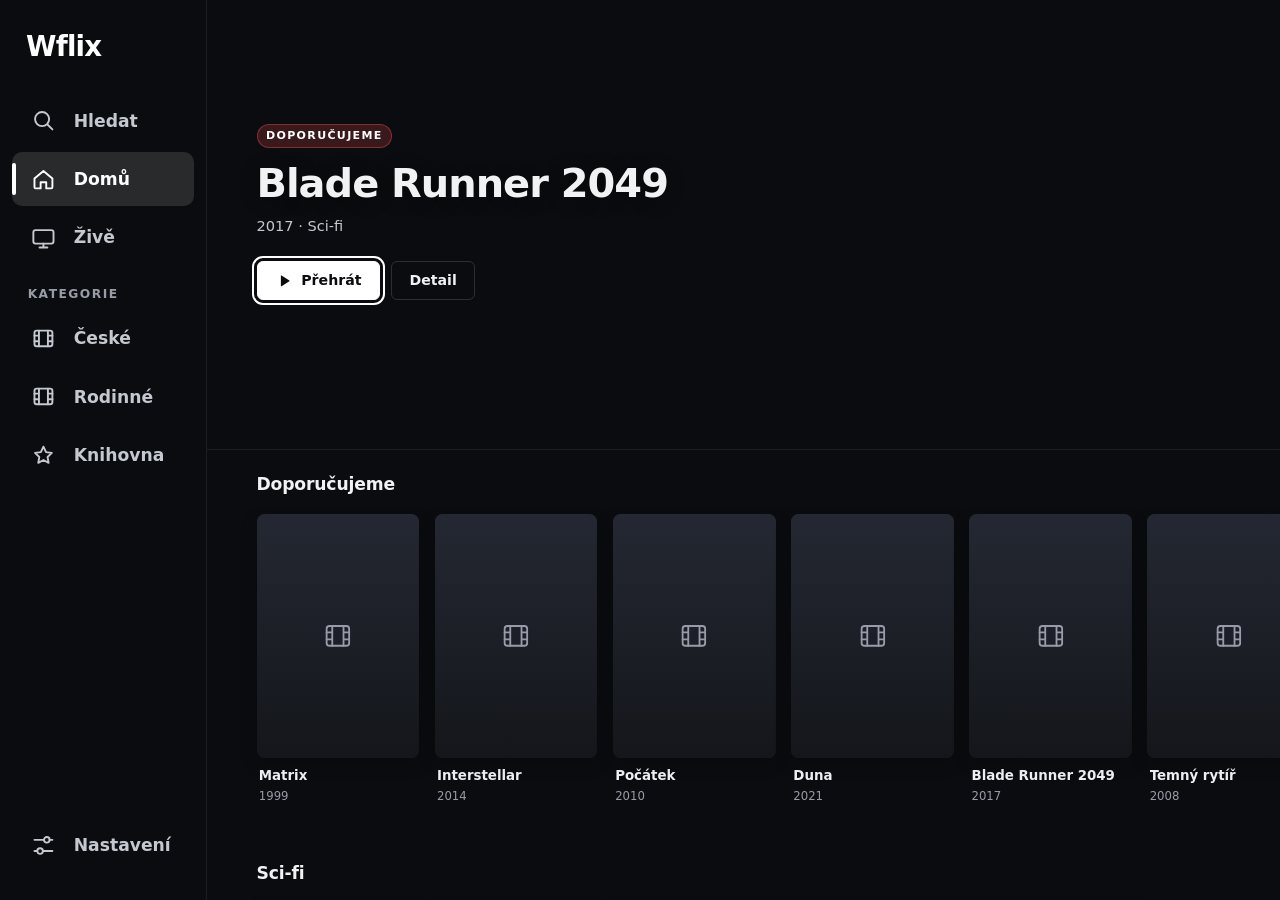
==== ipk/app/index.html @ d95a3ae1 "Přidání úvodní načítací obrazovky z webu do APK a IPK - do klientských aplikací přidána úvodní animo" ====
<!DOCTYPE html>
<html lang="cs">
<head>
<meta charset="utf-8">
<title>Wflix</title>
<meta name="viewport" content="width=device-width, initial-scale=1, viewport-fit=cover">
<meta name="theme-color" content="#0b0c0f">
<meta name="color-scheme" content="dark">
<link rel="stylesheet" href="styles.css">
<link rel="stylesheet" href="intro.css">
</head>
<body>
    <!-- Wflix intro: červené W ze čtyř štětců, zoom a lampy -->
    <div class="intro" id="intro" aria-hidden="true">
        <div class="nf" data-letter="W">
            <div class="helper-1">
                <div class="effect-brush">
                    <span class="fur-31"></span>
                    <span class="fur-30"></span>
                    <span class="fur-29"></span>
                    <span class="fur-28"></span>
                    <span class="fur-27"></span>
                    <span class="fur-26"></span>
                    <span class="fur-25"></span>
                    <span class="fur-24"></span>
                    <span class="fur-23"></span>
                    <span class="fur-22"></span>
                    <span class="fur-21"></span>
                    <span class="fur-20"></span>
                    <span class="fur-19"></span>
                    <span class="fur-18"></span>
                    <span class="fur-17"></span>
                    <span class="fur-16"></span>
                    <span class="fur-15"></span>
                    <span class="fur-14"></span>
                    <span class="fur-13"></span>
                    <span class="fur-12"></span>
                    <span class="fur-11"></span>
                    <span class="fur-10"></span>
                    <span class="fur-9"></span>
                    <span class="fur-8"></span>
                    <span class="fur-7"></span>
                    <span class="fur-6"></span>
                    <span class="fur-5"></span>
                    <span class="fur-4"></span>
                    <span class="fur-3"></span>
                    <span class="fur-2"></span>
                    <span class="fur-1"></span>
                </div>
                <div class="effect-lumieres">
                    <span class="lamp-1"></span>
                    <span class="lamp-2"></span>
                    <span class="lamp-3"></span>
                    <span class="lamp-4"></span>
                    <span class="lamp-5"></span>
                    <span class="lamp-6"></span>
                    <span class="lamp-7"></span>
                    <span class="lamp-8"></span>
                    <span class="lamp-9"></span>
                    <span class="lamp-10"></span>
                    <span class="lamp-11"></span>
                    <span class="lamp-12"></span>
                    <span class="lamp-13"></span>
                    <span class="lamp-14"></span>
                    <span class="lamp-15"></span>
                    <span class="lamp-16"></span>
                    <span class="lamp-17"></span>
                    <span class="lamp-18"></span>
                    <span class="lamp-19"></span>
                    <span class="lamp-20"></span>
                    <span class="lamp-21"></span>
                    <span class="lamp-22"></span>
                    <span class="lamp-23"></span>
                    <span class="lamp-24"></span>
                    <span class="lamp-25"></span>
                    <span class="lamp-26"></span>
                    <span class="lamp-27"></span>
                    <span class="lamp-28"></span>
                </div>
            </div>
            <div class="helper-2">
                <div class="effect-brush">
                    <span class="fur-31"></span>
                    <span class="fur-30"></span>
                    <span class="fur-29"></span>
                    <span class="fur-28"></span>
                    <span class="fur-27"></span>
                    <span class="fur-26"></span>
                    <span class="fur-25"></span>
                    <span class="fur-24"></span>
                    <span class="fur-23"></span>
                    <span class="fur-22"></span>
                    <span class="fur-21"></span>
                    <span class="fur-20"></span>
                    <span class="fur-19"></span>
                    <span class="fur-18"></span>
                    <span class="fur-17"></span>
                    <span class="fur-16"></span>
                    <span class="fur-15"></span>
                    <span class="fur-14"></span>
                    <span class="fur-13"></span>
                    <span class="fur-12"></span>
                    <span class="fur-11"></span>
                    <span class="fur-10"></span>
                    <span class="fur-9"></span>
                    <span class="fur-8"></span>
                    <span class="fur-7"></span>
                    <span class="fur-6"></span>
                    <span class="fur-5"></span>
                    <span class="fur-4"></span>
                    <span class="fur-3"></span>
                    <span class="fur-2"></span>
                    <span class="fur-1"></span>
                </div>
            </div>
            <div class="helper-3">
                <div class="effect-brush">
                    <span class="fur-31"></span>
                    <span class="fur-30"></span>
                    <span class="fur-29"></span>
                    <span class="fur-28"></span>
                    <span class="fur-27"></span>
                    <span class="fur-26"></span>
                    <span class="fur-25"></span>
                    <span class="fur-24"></span>
                    <span class="fur-23"></span>
                    <span class="fur-22"></span>
                    <span class="fur-21"></span>
                    <span class="fur-20"></span>
                    <span class="fur-19"></span>
                    <span class="fur-18"></span>
                    <span class="fur-17"></span>
                    <span class="fur-16"></span>
                    <span class="fur-15"></span>
                    <span class="fur-14"></span>
                    <span class="fur-13"></span>
                    <span class="fur-12"></span>
                    <span class="fur-11"></span>
                    <span class="fur-10"></span>
                    <span class="fur-9"></span>
                    <span class="fur-8"></span>
                    <span class="fur-7"></span>
                    <span class="fur-6"></span>
                    <span class="fur-5"></span>
                    <span class="fur-4"></span>
                    <span class="fur-3"></span>
                    <span class="fur-2"></span>
                    <span class="fur-1"></span>
                </div>
            </div>
            <div class="helper-4">
                <div class="effect-brush">
                    <span class="fur-31"></span>
                    <span class="fur-30"></span>
                    <span class="fur-29"></span>
                    <span class="fur-28"></span>
                    <span class="fur-27"></span>
                    <span class="fur-26"></span>
                    <span class="fur-25"></span>
                    <span class="fur-24"></span>
                    <span class="fur-23"></span>
                    <span class="fur-22"></span>
                    <span class="fur-21"></span>
                    <span class="fur-20"></span>
                    <span class="fur-19"></span>
                    <span class="fur-18"></span>
                    <span class="fur-17"></span>
                    <span class="fur-16"></span>
                    <span class="fur-15"></span>
                    <span class="fur-14"></span>
                    <span class="fur-13"></span>
                    <span class="fur-12"></span>
                    <span class="fur-11"></span>
                    <span class="fur-10"></span>
                    <span class="fur-9"></span>
                    <span class="fur-8"></span>
                    <span class="fur-7"></span>
                    <span class="fur-6"></span>
                    <span class="fur-5"></span>
                    <span class="fur-4"></span>
                    <span class="fur-3"></span>
                    <span class="fur-2"></span>
                    <span class="fur-1"></span>
                </div>
            </div>
        </div>
    </div>
<div id="app">
<svg class="sprite" width="0" height="0" aria-hidden="true" focusable="false">
  <symbol id="i-home" viewBox="0 0 24 24"><path d="M4 11.2 12 4.5l8 6.7V19a1 1 0 0 1-1 1h-4.5v-5.5h-5V20H5a1 1 0 0 1-1-1z"/></symbol>
  <symbol id="i-search" viewBox="0 0 24 24"><circle cx="10.8" cy="10.8" r="6.3"/><path d="m15.6 15.6 4.4 4.4"/></symbol>
  <symbol id="i-live" viewBox="0 0 24 24"><rect x="3" y="5.5" width="18" height="12" rx="2"/><path d="M8.5 21h7M12 17.5V21"/></symbol>
  <symbol id="i-settings" viewBox="0 0 24 24"><path d="M4 7h8.5M17.5 7H20M4 17h2.5M11.5 17H20"/><circle cx="15" cy="7" r="2.5"/><circle cx="9" cy="17" r="2.5"/></symbol>
  <symbol id="i-play" viewBox="0 0 24 24"><path d="M8 5.2v13.6a.6.6 0 0 0 .9.5l10.6-6.8a.6.6 0 0 0 0-1L8.9 4.7a.6.6 0 0 0-.9.5z"/></symbol>
  <symbol id="i-star" viewBox="0 0 24 24"><path d="m12 4.2 2.3 4.8 5.2.7-3.8 3.7.9 5.2L12 16.1l-4.6 2.5.9-5.2L4.5 9.7l5.2-.7z"/></symbol>
  <symbol id="i-download" viewBox="0 0 24 24"><path d="M12 4.5v10.2m0 0-4-4m4 4 4-4M5 19.5h14"/></symbol>
  <symbol id="i-back" viewBox="0 0 24 24"><path d="m14.5 6-6 6 6 6"/></symbol>
  <symbol id="i-film" viewBox="0 0 24 24"><rect x="4" y="5" width="16" height="14" rx="2"/><path d="M8 5v14M16 5v14M4 9.5h4M4 14.5h4M16 9.5h4M16 14.5h4"/></symbol>
</svg>


  <!-- ===================== Aplikace ===================== -->
  <div id="shell" class="shell" hidden>
    <nav id="rail" class="rail" aria-label="Hlavní navigace">
      <div class="rail-logo">Wflix</div>
      <button class="navbtn f" data-nav="search" type="button"><span class="ico"><svg class="i" aria-hidden="true"><use href="#i-search" xlink:href="#i-search"/></svg></span><span class="lbl">Hledat</span></button>
      <button class="navbtn f" data-nav="home" type="button"><span class="ico"><svg class="i" aria-hidden="true"><use href="#i-home" xlink:href="#i-home"/></svg></span><span class="lbl">Domů</span></button>
      <button class="navbtn f" data-nav="live" type="button"><span class="ico"><svg class="i" aria-hidden="true"><use href="#i-live" xlink:href="#i-live"/></svg></span><span class="lbl">Živě</span></button>
      <div class="rail-group">Kategorie</div>
      <button class="navbtn f cat" data-cat="České" type="button"><span class="ico"><svg class="i" aria-hidden="true"><use href="#i-film" xlink:href="#i-film"/></svg></span><span class="lbl">České</span></button>
      <button class="navbtn f cat" data-cat="Rodinné" type="button"><span class="ico"><svg class="i" aria-hidden="true"><use href="#i-film" xlink:href="#i-film"/></svg></span><span class="lbl">Rodinné</span></button>
      <button class="navbtn f" data-nav="library" type="button"><span class="ico"><svg class="i" aria-hidden="true"><use href="#i-star" xlink:href="#i-star"/></svg></span><span class="lbl">Knihovna</span></button>
      <div class="rail-spacer"></div>
      <button class="navbtn f" data-nav="settings" type="button"><span class="ico"><svg class="i" aria-hidden="true"><use href="#i-settings" xlink:href="#i-settings"/></svg></span><span class="lbl">Nastavení</span></button>
    </nav>

    <main id="main" class="main">
      <section id="view-home" class="view active">
        <div id="hero" class="hero"></div>
        <div id="rows" class="rows"></div>
      </section>

      <section id="view-library" class="view">
        <div class="page-head"><h1 class="page-title">Knihovna</h1></div>
        <div id="libRows" class="rows"></div>
      </section>

      <section id="view-search" class="view">
        <div class="page-head search-head">
          <h1 class="page-title">Hledat</h1>
          <div class="searchbar">
            <span class="s-ico" aria-hidden="true"><svg class="i" aria-hidden="true"><use href="#i-search" xlink:href="#i-search"/></svg></span>
            <input id="searchInput" class="search-input f" type="text" autocomplete="off"
                   spellcheck="false" placeholder="Název filmu nebo seriálu" enterkeyhint="search" aria-label="Hledat film nebo seriál">
            <button id="searchGo" class="f btn" type="button">Hledat</button>
          </div>
        </div>
        <div class="search-layout">
          <div class="search-side">
            <div id="searchField" class="search-field empty">
              <span class="s-ico" aria-hidden="true"><svg class="i" aria-hidden="true"><use href="#i-search" xlink:href="#i-search"/></svg></span>
              <input id="searchText" class="search-text" type="text" readonly autocomplete="off" spellcheck="false" aria-label="Hledaný text" placeholder="Hledat filmy a seriály">
            </div>
            <div id="skeys" class="skeys"></div>
          </div>
          <div class="search-main">
            <div id="searchHint" class="search-hint"></div>
            <div id="searchGrid" class="grid"></div>
            <div id="searchState" class="state"></div>
          </div>
        </div>
      </section>

      <section id="view-live" class="view">
        <div class="page-head">
          <h1 class="page-title">Živé vysílání</h1>
          <div id="liveChips" class="chips"></div>
        </div>
        <div id="liveGrid" class="channels"></div>
        <div id="liveState" class="state"></div>
      </section>

      <section id="view-settings" class="view">
        <div class="page-head"><h1 class="page-title">Nastavení</h1></div>
        <div id="settingsList" class="settings"></div>
        <p class="muted small pad">Wflix <span id="verLine"></span> · Obsah se nehostuje, klient jen zprostředkovává prehraj.to.</p>
      </section>
    </main>
  </div>

  <!-- ===================== Detail ===================== -->
  <div id="detail" class="overlay detail" hidden>
    <div class="detail-bg" id="detailBg"></div>
    <div class="detail-body">
      <img id="detailPoster" class="detail-poster" alt="">
      <div class="detail-info">
        <h1 id="detailTitle"></h1>
        <div id="detailMeta" class="meta"></div>
        <p id="detailNote" class="muted detail-note"></p>
        <div class="detail-actions">
          <button id="detailPlay" class="f btn primary" type="button"><svg class="i fill" aria-hidden="true"><use href="#i-play" xlink:href="#i-play"/></svg><span>Přehrát</span></button>
          <button id="detailFav" class="f btn ghost" type="button"><svg class="i" aria-hidden="true"><use href="#i-star" xlink:href="#i-star"/></svg><span>Do oblíbených</span></button>
          <button id="detailDl" class="f btn ghost" type="button" hidden><svg class="i" aria-hidden="true"><use href="#i-download" xlink:href="#i-download"/></svg><span>Stáhnout</span></button>
          <button id="detailClose" class="f btn ghost" type="button">Zavřít</button>
        </div>
      </div>
    </div>
  </div>

  <!-- ===================== Seriál ===================== -->
  <div id="series" class="overlay series" hidden>
    <div class="series-bg" id="seriesBg"></div>
    <div class="series-panel">
      <div class="series-head">
        <img id="seriesPoster" class="series-poster" alt="">
        <div class="series-info">
          <h1 id="seriesTitle"></h1>
          <div id="seriesMeta" class="meta"></div>
          <div class="detail-actions">
            <button id="seriesFav" class="f btn ghost" type="button"><svg class="i" aria-hidden="true"><use href="#i-star" xlink:href="#i-star"/></svg><span>Do oblíbených</span></button>
            <button id="seriesClose" class="f btn ghost" type="button">Zpět na výsledky</button>
          </div>
        </div>
      </div>
      <div id="seriesBody" class="series-body"></div>
      <div id="seriesNote" class="series-note" hidden></div>
    </div>
  </div>

  <!-- ===================== Přehrávač ===================== -->
  <div id="player" class="overlay player" hidden>
    <video id="video" playsinline webkit-playsinline preload="metadata"></video>
    <div id="pTop" class="p-top">
      <button id="pBack" class="f p-btn" type="button"><svg class="i" aria-hidden="true"><use href="#i-back" xlink:href="#i-back"/></svg><span>Zpět</span></button>
      <div class="p-title" id="pTitle"></div>
      <div class="p-live-badge" id="pLive" hidden>Živě</div>
    </div>
    <div id="pBottom" class="p-bottom">
      <div id="pBar" class="p-bar f" data-no-drag="1" role="slider" tabindex="0" aria-label="Pozice přehrávání">
        <div class="p-track"><div class="p-buf" id="pBuf"></div><div class="p-prog" id="pProg"></div></div>
        <div class="p-knob" id="pKnob"></div>
      </div>
      <div class="p-row">
        <button id="pPlay" class="f p-btn" type="button">Přehrát</button>
        <div class="p-time" id="pTime">0:00 / 0:00</div>
        <div class="p-spacer"></div>
        <button id="pCast" class="f p-btn" type="button" style="display:none">Přehrát na TV</button>
        <button id="pSub" class="f p-btn" type="button">Titulky</button>
        <button id="pRelay" class="f p-btn" type="button">Přes server</button>
      </div>
    </div>
      <div id="pNext" class="p-next" hidden>
        <div class="p-next-head">Další video</div>
        <button id="pNextPlay" class="f p-next-media" type="button" aria-label="Přehrát další video">
          <img id="pNextImg" class="p-next-img" alt="" hidden>
          <span class="p-next-ph" aria-hidden="true"><svg class="i fill" aria-hidden="true"><use href="#i-play" xlink:href="#i-play"/></svg></span>
        </button>
        <div id="pNextTitle" class="p-next-title"></div>
        <div class="p-next-bar">
          <div id="pNextCount" class="p-next-count">Další video začne za 30 s</div>
          <div class="p-next-actions">
            <button id="pNextBack" class="f btn ghost" type="button">Zpět</button>
            <button id="pNextCancel" class="f btn ghost" type="button">Zrušit</button>
          </div>
        </div>
      </div>
    <div id="pState" class="p-state" hidden></div>
  </div>

  <!-- ===================== Obrazovková klávesnice ===================== -->
  <div id="kbd" class="overlay kbd" hidden>
    <div class="kbd-panel">
      <div class="kbd-title" id="kbdTitle">Zadej text</div>
      <div class="kbd-value" id="kbdValue"></div>
      <div class="kbd-keys" id="kbdKeys"></div>
    </div>
  </div>

  <div id="health" class="overlay health" hidden role="dialog" aria-modal="true" aria-labelledby="healthTitle">
    <div class="health-box">
      <h2 id="healthTitle">Stav služby</h2>
      <div id="healthContent" class="health-content" aria-live="polite">Načítám stav…</div>
      <div class="health-actions">
        <button class="f btn ghost" type="button" id="healthClose">← Zpět</button>
      </div>
    </div>
  </div>

  <div id="toast" class="toast" hidden role="status" aria-live="polite"></div>
  <div id="loading" class="loading" hidden role="status" aria-live="polite"><span class="spinner"></span><span id="loadingText">Načítám…</span></div>
</div>
<script src="hls.min.js"></script>
<script src="app.js"></script>
</body>
</html>
---- ipk/app/styles.css ----
/* ==========================================================================
   Wflix klient – Android TV / webOS / mobil
   Jeden neutrální tmavý povrch, jeden akcent (červená) a bílý fokus.
   Vše v rem; základ se škáluje podle výšky displeje (TV 1080p = větší UI).
   ========================================================================== */

:root{
  --bg:#0b0c0f;
  --surface:#14161b;
  --surface-2:#1b1e25;
  --surface-3:#242832;
  --line:rgba(255,255,255,.07);
  --line-strong:rgba(255,255,255,.14);
  --text:#f1f2f4;
  --text-2:#c4c8d0;
  --muted:#979ca8;
  --accent:#e5484d;
  --ok:#5fcf8a;
  --err:#ff8b8f;
  --radius:6px;
  --gutter:3.2rem;
  --rail:11rem;
  color-scheme:dark;
}

*{box-sizing:border-box}
html{font-size:clamp(13px,1.75vh,23px);-webkit-text-size-adjust:100%}
html,body{height:100%}
#app{height:100%}
body{
  margin:0;background:var(--bg);color:var(--text);
  font-family:system-ui,-apple-system,"Segoe UI","LG Smart UI",Roboto,"Helvetica Neue",Arial,sans-serif;
  line-height:1.4;-webkit-font-smoothing:antialiased;overflow:hidden;
  overscroll-behavior:none;-webkit-tap-highlight-color:transparent;
}
button{font:inherit;color:inherit;background:none;border:0;padding:0;cursor:pointer;-webkit-user-select:none;user-select:none}
input{font:inherit}
code{background:var(--surface-2);border-radius:4px;padding:.05em .35em;font-size:.92em}
img{display:block}
h1,h2{font-weight:600}
[hidden]{display:none !important}
.sprite{position:absolute;width:0;height:0;overflow:hidden}
.muted{color:var(--muted)}
.small{font-size:.8rem}
.pad{padding:1.4rem .2rem 2rem}

/* ---------- ikony ---------- */
.i{width:1.25em;height:1.25em;flex:none;fill:none;stroke:currentColor;stroke-width:1.7;stroke-linecap:round;stroke-linejoin:round}
.i.fill{fill:currentColor;stroke:none}

/* ---------- fokus (dálkové ovládání / klávesnice) ---------- */
.f{outline:none;position:relative}
.f:focus{outline:2px solid #fff;outline-offset:3px;z-index:5}
body.touch .f:focus:not(.search-input):not(.p-bar){outline:none}

/* ---------- tlačítka ---------- */
.btn{
  display:inline-flex;align-items:center;justify-content:center;gap:.55rem;
  min-height:2.6rem;padding:0 1.15rem;border-radius:var(--radius);
  font-size:.92rem;font-weight:600;white-space:nowrap;
  background:var(--surface-2);color:var(--text);border:1px solid var(--line-strong);
  transition:background .12s ease,border-color .12s ease;
}
.btn:hover{background:var(--surface-3)}
.btn.primary{background:#fff;color:#0b0c0f;border-color:#fff}
.btn.primary:hover{background:#e6e7ea}
.btn.ghost{background:transparent}
.btn.ghost:hover{background:var(--surface-2)}
.btn.on{border-color:var(--text-2)}
.btn:disabled{opacity:.45;cursor:default}

/* ==========================================================================
   Připojení k serveru
   ========================================================================== */
.setup{
  position:absolute;top:0;right:0;bottom:0;left:0;display:flex;align-items:center;justify-content:center;
  padding:4vh 6vw;background:var(--bg);overflow-y:auto;
}
.setup-card{width:100%;max-width:30rem}
.brand{margin-bottom:2.4rem}
.brand-name{font-size:1.5rem;font-weight:700;letter-spacing:-.02em}
.setup h1{font-size:1.5rem;margin:0 0 .5rem;letter-spacing:-.01em}
.setup p{font-size:.95rem;line-height:1.55;margin:0 0 .6rem}
.setup-row{display:flex;gap:.7rem;margin:1.5rem 0 .8rem;flex-wrap:wrap}
.field{
  flex:1 1 16rem;min-height:2.9rem;text-align:left;padding:0 1rem;border-radius:var(--radius);
  background:var(--bg);border:1px solid var(--line-strong);color:var(--text);
  font-size:.95rem;overflow:hidden;text-overflow:ellipsis;white-space:nowrap;
}
.msg{min-height:1.4rem;margin:0 0 .8rem;font-size:.9rem;color:var(--text-2)}
.msg.err{color:var(--err)}
.msg.ok{color:var(--ok)}

/* ==========================================================================
   Shell + navigace
   ========================================================================== */
.shell{display:flex;height:100%}
.rail{
  width:var(--rail);flex:0 0 var(--rail);display:flex;flex-direction:column;gap:.25rem;
  padding:1.5rem .6rem;background:var(--bg);border-right:1px solid var(--line);z-index:20;
}
.rail-logo{margin:0 .9rem 1.8rem;font-size:1.15rem;font-weight:700;letter-spacing:-.02em}
.rail-spacer{flex:1}
.navbtn{
  display:flex;align-items:center;gap:.8rem;min-height:2.75rem;padding:0 .8rem;border-radius:var(--radius);
  color:var(--muted);font-size:.92rem;font-weight:600;text-align:left;
}
.navbtn .ico{display:flex;align-items:center;justify-content:center;width:1.4rem;font-size:1.1rem}
.navbtn:hover{color:var(--text)}
.navbtn.active{color:#fff}
.navbtn.active::before{content:"";position:absolute;left:0;top:28%;bottom:28%;width:2px;background:#fff}

.main{flex:1;min-width:0;overflow-y:auto;overflow-x:hidden;height:100%;scroll-behavior:auto;padding-bottom:3rem;-webkit-overflow-scrolling:touch}
.main::-webkit-scrollbar{width:0;height:0}
.view{display:none}
.view.active{display:block}

/* ==========================================================================
   Hero
   ========================================================================== */
.hero{position:relative;min-height:50vh;padding:3.4rem var(--gutter) 2.4rem;margin-bottom:1.4rem;border-bottom:1px solid var(--line);overflow:hidden;isolation:isolate}
.hero-art{position:absolute;inset:0;background-size:cover;background-position:center 25%;opacity:.28;filter:blur(26px) saturate(1.1) brightness(.55);transform:scale(1.08)}
.hero-scrim{display:block;position:absolute;inset:0;background:linear-gradient(90deg,rgba(11,12,15,.94) 0%,rgba(11,12,15,.72) 46%,rgba(11,12,15,.35) 100%),linear-gradient(180deg,rgba(11,12,15,.15) 0%,rgba(11,12,15,.55) 100%)}
.hero-poster{
  position:absolute;right:var(--gutter);top:50%;transform:translateY(-50%);
  width:14rem;aspect-ratio:2/3;border-radius:8px;overflow:hidden;background:var(--surface);
  box-shadow:0 18px 40px rgba(0,0,0,.45);z-index:1;
}
.hero-poster img{width:100%;height:100%;object-fit:cover}
.hero-inner{position:relative;max-width:40rem;padding-top:8vh;z-index:1}
.hero-kicker{display:inline-flex;align-items:center;font-size:.72rem;font-weight:700;letter-spacing:.12em;text-transform:uppercase;color:#fff;background:rgba(229,72,77,.22);border:1px solid rgba(229,72,77,.45);padding:.2rem .55rem;border-radius:999px;margin-bottom:.9rem}
.hero h1{font-size:2.6rem;line-height:1.08;margin:0 0 .7rem;letter-spacing:-.025em;text-shadow:0 2px 18px rgba(0,0,0,.35)}
.hero-meta{font-size:.95rem;color:var(--text-2);margin-bottom:1.6rem}
.hero-actions{display:flex;gap:.7rem;flex-wrap:wrap}

/* ==========================================================================
   Řady
   ========================================================================== */
.rows{padding:0 var(--gutter)}
.row{margin:0 0 1.6rem}
.row-head{display:flex;align-items:baseline;gap:.8rem;margin-bottom:.7rem}
.row-title{font-size:1.12rem;margin:0;letter-spacing:-.01em;font-weight:700}
.row-sub{display:none}
.row-scroll{
  display:flex;gap:1rem;overflow-x:auto;overflow-y:hidden;
  margin:0 calc(var(--gutter) * -1);padding:.5rem var(--gutter) 1rem;scroll-padding:0 var(--gutter);
  scrollbar-width:none;
}
.row-scroll::-webkit-scrollbar{display:none}

.card{flex:0 0 auto;width:10.6rem;text-align:left;display:flex;flex-direction:column;justify-content:flex-start;align-items:stretch;align-self:flex-start}
.card.f:focus{outline:none}
.card .art{
  display:block;position:relative;width:100%;padding-top:150%;aspect-ratio:2/3;overflow:hidden;
  border-radius:8px;background:var(--surface-2);box-shadow:0 6px 18px rgba(0,0,0,.18);
  transition:transform .18s ease,box-shadow .18s ease;
}
.card .art img{position:absolute;top:0;right:0;bottom:0;left:0;width:100%;height:100%;object-fit:cover;transition:transform .25s ease}
.card .art .ph{position:absolute;top:0;right:0;bottom:0;left:0;display:flex;align-items:center;justify-content:center;color:var(--muted);background:linear-gradient(180deg,var(--surface-3),var(--surface))}
.card .art .ph .i{width:2.2rem;height:2.2rem;stroke-width:1.3}
.card.f:focus .art{outline:2px solid #fff;outline-offset:3px}
body:not(.touch) .card:hover .art{transform:translateY(-2px);box-shadow:0 12px 24px rgba(0,0,0,.28)}
body:not(.touch) .card:hover .art img{transform:scale(1.03)}
body.touch .card:active .art{transform:scale(.985)}
.card .cap{display:block;padding:.65rem .15rem 0}
.card .t{
  display:-webkit-box;-webkit-line-clamp:2;-webkit-box-orient:vertical;overflow:hidden;
  font-size:.87rem;font-weight:600;line-height:1.25;
}
.card .y{display:block;margin-top:.18rem;font-size:.76rem;color:var(--muted)}
.card .badge{
  position:absolute;top:.45rem;left:.45rem;padding:.12rem .45rem;border-radius:3px;
  background:rgba(11,12,15,.82);font-size:.68rem;font-weight:700;letter-spacing:.02em;
}
.card .badge.done{background:#fff;color:#0b0c0f}
.card .progress{position:absolute;left:0;right:0;bottom:0;height:.2rem;background:rgba(255,255,255,.28)}
.card .progress i{display:block;height:100%;background:var(--accent)}
.card.wide{width:15rem}
.card.wide .art{padding-top:56.25%;aspect-ratio:16/9}

/* ==========================================================================
   Hledání
   ========================================================================== */
.page-head{padding:2.4rem var(--gutter) 1.1rem;display:flex;align-items:center;gap:1.4rem;flex-wrap:wrap}
.page-title{font-size:1.55rem;margin:0;letter-spacing:-.015em}
.searchbar{
  position:relative;display:flex;align-items:center;gap:.6rem;flex:1 1 26rem;max-width:44rem;
}
.s-ico{position:absolute;left:.95rem;z-index:6;display:flex;align-items:center;justify-content:center;color:var(--muted);pointer-events:none}
.search-input{
  flex:1;min-width:0;min-height:2.9rem;padding:0 1rem 0 2.7rem;border-radius:10px;
  background:var(--surface);border:1px solid var(--line-strong);color:var(--text);font-size:1rem;
  -webkit-appearance:none;appearance:none;
}
.search-input:focus{border-color:rgba(255,255,255,.28);box-shadow:0 0 0 3px rgba(255,255,255,.06)}
.search-input::placeholder{color:var(--muted)}
.grid{display:grid;grid-template-columns:repeat(auto-fill,minmax(10.6rem,1fr));gap:1.4rem 1rem;padding:.6rem var(--gutter) 2rem}
.grid .card{width:auto}
#searchGrid{grid-template-columns:repeat(auto-fill,minmax(15rem,1fr))}
.state{padding:1rem var(--gutter) 3rem;color:var(--muted);font-size:.95rem;line-height:1.55;display:none}
.state.show{display:block}
.state.err{color:var(--err)}

/* ==========================================================================
   Živě
   ========================================================================== */
.chips{display:flex;gap:.45rem;flex-wrap:wrap;align-items:center}
.chip{
  min-height:2.2rem;padding:0 .85rem;border-radius:999px;border:1px solid var(--line-strong);
  font-size:.84rem;font-weight:600;color:var(--text-2);background:rgba(255,255,255,.02);
}
.chip:hover{color:var(--text);border-color:var(--text-2);background:rgba(255,255,255,.04)}
.chip.active{background:#fff;border-color:#fff;color:#0b0c0f}
.chip-sep{align-self:center;width:1px;height:1.4rem;margin:0 .35rem;background:var(--line-strong)}
.channels{display:grid;grid-template-columns:repeat(auto-fill,minmax(11rem,1fr));gap:.8rem;padding:.4rem var(--gutter) 3rem}
.ch{
  display:flex;flex-direction:column;gap:.6rem;padding:.7rem;border-radius:10px;
  background:rgba(255,255,255,.02);border:1px solid var(--line);text-align:left;min-height:7.6rem;
  transition:border-color .15s ease,background .15s ease,transform .15s ease;
}
.ch:hover{border-color:var(--line-strong);background:rgba(255,255,255,.04)}
body.touch .ch:active{transform:scale(.985)}
.ch .logo{
  height:3.4rem;display:flex;align-items:center;justify-content:center;padding:.35rem;
  border-radius:3px;background:#e9ebef;
}
.ch .logo img{max-height:100%;max-width:100%;object-fit:contain}
.ch .logo .init{font-size:1.2rem;font-weight:800;color:#5b6270}
.ch .name{
  display:-webkit-box;-webkit-line-clamp:2;-webkit-box-orient:vertical;overflow:hidden;
  font-size:.84rem;font-weight:600;line-height:1.25;
}
.ch .badges{display:flex;gap:.3rem;flex-wrap:wrap;margin-top:auto}
.ch .b{font-size:.66rem;font-weight:600;letter-spacing:.04em;text-transform:uppercase;color:var(--muted)}
.ch .b.q{color:var(--text-2)}
.ch .b.geo{color:var(--err)}

/* ==========================================================================
   Nastavení
   ========================================================================== */
.settings{padding:.2rem var(--gutter) 1.4rem;max-width:calc(54rem + var(--gutter) * 2)}
.set-row{display:flex;align-items:center;gap:1rem;padding:1.05rem 0;border-bottom:1px solid var(--line);flex-wrap:wrap}
.set-row .lab{flex:1 1 16rem;min-width:12rem}
.set-row .lab b{display:block;font-size:.95rem;font-weight:600}
.set-row .lab span{display:block;margin-top:.2rem;color:var(--muted);font-size:.8rem;word-break:break-all}
.set-actions{display:flex;gap:.5rem;flex-wrap:wrap}

/* ==========================================================================
   Překryvy: detail
   ========================================================================== */
.overlay{position:fixed;top:0;right:0;bottom:0;left:0;width:100%;height:100%;z-index:60;display:none;align-items:center;justify-content:center}.overlay:not([hidden]){display:flex}
.detail{background:var(--bg);align-items:flex-end;overflow:hidden}
.detail.on-top{z-index:70}
.detail-bg{
  position:absolute;top:0;right:0;bottom:0;left:0;background-size:cover;background-position:center 25%;
  opacity:.35;filter:blur(40px) brightness(.5) saturate(.7);transform:scale(1.2);
}
.detail-bg::after{content:"";position:absolute;top:0;right:0;bottom:0;left:0;background:linear-gradient(0deg,var(--bg) 8%,rgba(11,12,15,.5) 70%,rgba(11,12,15,.7))}
.detail-body{position:relative;display:flex;gap:2rem;align-items:flex-end;padding:2.4rem var(--gutter) 3rem;max-width:78rem;width:100%}
.detail-poster{width:12rem;aspect-ratio:2/3;object-fit:cover;border-radius:4px;flex:0 0 auto;background:var(--surface)}
.detail-info{flex:1;min-width:0}
.detail-info h1{font-size:2.2rem;margin:0 0 .5rem;line-height:1.1;letter-spacing:-.02em}
.meta{font-size:.95rem;color:var(--text-2);margin-bottom:1.4rem}
.meta:empty{display:none}
.detail-note{font-size:.92rem;line-height:1.55;max-width:40rem;margin:0 0 1.4rem}
.detail-note:empty{display:none}
.detail-actions{display:flex;gap:.6rem;flex-wrap:wrap}

/* ==========================================================================
   Překryvy: seriál
   ========================================================================== */
.series{background:var(--bg);align-items:stretch;justify-content:center;overflow:hidden}
.series-bg{
  position:absolute;top:0;right:0;bottom:0;left:0;background-size:cover;background-position:center 25%;
  opacity:.28;filter:blur(40px) brightness(.5) saturate(.7);transform:scale(1.2);
}
.series-bg::after{content:"";position:absolute;top:0;right:0;bottom:0;left:0;background:linear-gradient(0deg,var(--bg) 10%,rgba(11,12,15,.6) 75%)}
.series-panel{
  position:relative;display:flex;flex-direction:column;min-height:0;
  width:min(80rem,100%);max-height:100%;padding:2.2rem var(--gutter) 2rem;
}
.series-head{display:flex;gap:1.6rem;align-items:flex-end;flex:0 0 auto;margin-bottom:1.2rem}
.series-poster{width:8.4rem;aspect-ratio:2/3;object-fit:cover;border-radius:4px;background:var(--surface);flex:0 0 auto}
.series-info{flex:1;min-width:0}
.series-info h1{font-size:2rem;margin:0 0 .4rem;line-height:1.1;letter-spacing:-.02em}
.series-info .meta{margin-bottom:1rem}
.series-body{overflow-y:auto;min-height:0;padding:.2rem .4rem 1rem 0;scrollbar-width:thin}
.season{margin-bottom:1.2rem}
.season-head{display:flex;align-items:baseline;gap:.7rem;margin-bottom:.5rem}
.season-head h2{font-size:1rem;margin:0;letter-spacing:-.005em}
.season-head span{font-size:.78rem;color:var(--muted)}
.ep-row{display:flex;align-items:center;gap:.9rem;padding:.22rem 0}
.ep-num{flex:0 0 6.6rem;font-size:.9rem;font-weight:700;color:var(--text-2);font-variant-numeric:tabular-nums}
.ep-srcs{display:flex;flex-wrap:wrap;gap:.4rem;min-width:0}
.ep-src{
  max-width:36rem;min-height:2.3rem;padding:0 .9rem;border-radius:var(--radius);
  background:var(--surface-2);border:1px solid var(--line);
  font-size:.85rem;font-weight:600;color:var(--text-2);
  overflow:hidden;text-overflow:ellipsis;white-space:nowrap;
}
.ep-src:hover{color:var(--text)}
.ep-src:focus{color:var(--text);background:var(--surface-3)}
.series-note{flex:0 0 auto;font-size:.82rem;color:var(--muted);padding-top:.4rem}
body.touch .series-panel{padding:1.1rem 1.1rem calc(1.2rem + env(safe-area-inset-bottom))}
body.touch .series-head{gap:1rem;margin-bottom:.8rem}
body.touch .series-poster{width:5.6rem}
body.touch .series-info h1{font-size:1.35rem}
body.touch .ep-num{flex-basis:5.4rem;font-size:.8rem}
body.touch .ep-src{font-size:.78rem;max-width:100%}

/* ==========================================================================
   Přehrávač
   ========================================================================== */
.player{background:#000;flex-direction:column;align-items:stretch;justify-content:center}
#video{width:100%;height:100%;object-fit:contain;background:#000;pointer-events:none}
.p-top,.p-bottom{z-index:3}
.p-top{
  position:absolute;top:0;left:0;right:0;display:flex;align-items:center;gap:1rem;
  padding:calc(1.1rem + env(safe-area-inset-top)) 1.6rem 2.2rem;
  background:linear-gradient(180deg,rgba(0,0,0,.8),transparent);transition:opacity .2s ease;
}
.p-title{font-size:1.05rem;font-weight:600;flex:1;min-width:0;overflow:hidden;text-overflow:ellipsis;white-space:nowrap}
.p-live-badge{
  display:inline-flex;align-items:center;gap:.45rem;font-size:.78rem;font-weight:700;letter-spacing:.08em;text-transform:uppercase;
}
.p-live-badge::before{content:"";width:.5rem;height:.5rem;border-radius:50%;background:var(--accent)}
.p-bottom{
  position:absolute;left:0;right:0;bottom:0;padding:2.4rem 1.6rem calc(1.2rem + env(safe-area-inset-bottom));
  background:linear-gradient(0deg,rgba(0,0,0,.85),transparent);transition:opacity .2s ease;
}
.player.idle .p-top,.player.idle .p-bottom{opacity:0;pointer-events:none}
.p-btn{
  display:inline-flex;align-items:center;gap:.4rem;min-height:2.4rem;padding:0 .95rem;border-radius:var(--radius);
  background:rgba(255,255,255,.14);font-size:.86rem;font-weight:600;
}
.p-btn:hover{background:rgba(255,255,255,.22)}
.p-btn:disabled{opacity:.45}
.p-row{display:flex;align-items:center;gap:.7rem;margin-top:.5rem;flex-wrap:wrap}
.p-time{font-size:.84rem;color:var(--text-2);font-variant-numeric:tabular-nums}
.p-spacer{flex:1}
.p-bar{position:relative;height:3rem;display:flex;align-items:center;cursor:pointer;touch-action:none;-webkit-user-select:none;user-select:none;-webkit-tap-highlight-color:transparent}
/* neviditelná zvětšená zóna zásahu, aby se do lišty trefilo i prstem */
.p-bar::before{content:"";position:absolute;left:-.4rem;right:-.4rem;top:-.6rem;bottom:-.6rem}
.p-track{position:relative;width:100%;height:.28rem;border-radius:999px;background:rgba(255,255,255,.22);overflow:hidden;transition:height .1s ease}
/* Vyplnění jde zleva doprava; nechat jen left:0 + width, aby se pruh neobracel. */
.p-buf{position:absolute;top:0;bottom:0;left:0;width:0;background:rgba(255,255,255,.3)}
.p-prog{position:absolute;top:0;bottom:0;left:0;width:0;background:var(--accent);max-width:100%}
.p-knob{position:absolute;top:50%;left:0;width:1rem;height:1rem;border-radius:50%;background:#fff;transform:translate(-50%,-50%);pointer-events:none;box-shadow:0 1px 4px rgba(0,0,0,.5)}
.p-bar.dragging .p-track{height:.44rem}
/* Pruh pozice má vlastní zvýraznění fokusu – rám kolem celého pruhu by byl druhá lišta. */
.p-bar.f:focus{outline:none}
.p-bar.f:focus .p-track{height:.44rem}
.p-bar.f:focus .p-knob{box-shadow:0 0 0 4px rgba(255,255,255,.35)}
.p-state{
  position:absolute;left:50%;top:50%;transform:translate(-50%,-50%);max-width:32rem;text-align:center;
  background:rgba(0,0,0,.78);border:1px solid var(--line-strong);padding:1rem 1.4rem;border-radius:10px;font-size:.92rem;line-height:1.5;
}

/* ==========================================================================
   Obrazovková klávesnice
   ========================================================================== */
.kbd{background:rgba(5,6,8,.86)}
.kbd-panel{width:min(58rem,92vw);background:var(--surface);border:1px solid var(--line-strong);border-radius:10px;padding:1.5rem}
.kbd-title{font-size:.85rem;color:var(--muted);margin-bottom:.5rem}
.kbd-value{
  min-height:2.9rem;display:flex;align-items:center;padding:.4rem .9rem;border-radius:var(--radius);
  background:var(--bg);border:1px solid var(--line-strong);font-size:1.1rem;word-break:break-all;
}
.kbd-input{width:100%;border:none;background:transparent;color:var(--text);font:inherit;font-size:1.4rem;letter-spacing:.02em;outline:none;padding:.2rem .2rem;caret-color:#fff}
.kbd-value .caret{display:none}
@keyframes blink{to{visibility:hidden}}
.kbd-keys{display:flex;flex-direction:column;gap:.4rem;margin-top:1rem}
.kbd-row{display:flex;gap:.4rem;justify-content:center;flex-wrap:wrap}
.key{
  min-width:2.7rem;height:2.7rem;padding:0 .6rem;border-radius:6px;background:var(--surface-2);
  font-size:1rem;font-weight:600;display:inline-flex;align-items:center;justify-content:center;
}
.key:hover{background:var(--surface-3)}
.key.wide{min-width:6.5rem}
.key.gold{background:#fff;color:#0b0c0f}

/* ==========================================================================
   Toast + načítání
   ========================================================================== */
.toast{
  position:fixed;left:50%;bottom:calc(2.4rem + env(safe-area-inset-bottom));transform:translateX(-50%);z-index:90;
  pointer-events:none;
  background:rgba(36,40,50,.96);border:1px solid var(--line-strong);border-radius:10px;
  padding:.75rem 1.15rem;font-size:.88rem;max-width:min(34rem,86vw);text-align:center;
  box-shadow:0 10px 30px rgba(0,0,0,.35);
}
.loading{
  position:fixed;top:0;right:0;bottom:0;left:0;z-index:80;display:flex;align-items:center;justify-content:center;gap:.8rem;
  background:rgba(5,6,8,.6);font-size:.95rem;
}
.spinner{width:1.4rem;height:1.4rem;border-radius:50%;border:2px solid rgba(255,255,255,.22);border-top-color:#fff;animation:spin .8s linear infinite}
@keyframes spin{to{transform:rotate(360deg)}}

/* ==========================================================================
   Titulky (WebVTT) – velikost a pozadí z Nastavení
   ========================================================================== */
video::cue{font-size:var(--cue-size,1em);color:#fff;background:var(--cue-bg,rgba(0,0,0,.72))}

/* ==========================================================================
   Mobil / tablet – spodní lišta, kompaktní hero, hustší mřížky
   ========================================================================== */
body.touch{--rail:0px;--gutter:1.1rem}
body.touch .shell{flex-direction:column-reverse}
body.touch .rail{
  width:100%;flex:0 0 auto;flex-direction:row;gap:.15rem;padding:.35rem .4rem calc(.35rem + env(safe-area-inset-bottom));
  border-right:0;border-top:1px solid var(--line);
}
body.touch .rail-logo,body.touch .rail-spacer{display:none}
body.touch .navbtn.active::before{display:none}
body.touch .navbtn{flex:1;flex-direction:column;gap:.18rem;min-height:3.25rem;padding:.35rem .2rem;font-size:.68rem;justify-content:center;border-radius:10px;color:var(--muted)}
body.touch .navbtn.active{color:#fff;background:rgba(255,255,255,.08)}
body.touch .navbtn .ico{font-size:1.15rem}
body.touch .main{padding-bottom:0;padding-top:env(safe-area-inset-top);scroll-behavior:auto}
body.touch .hero{min-height:auto;padding:1.8rem var(--gutter) 1.5rem;margin-bottom:1rem;border-bottom-color:rgba(255,255,255,.05)}
body.touch .hero-art{opacity:.42;filter:blur(18px) saturate(1.15) brightness(.5)}
body.touch .hero-scrim{background:linear-gradient(180deg,rgba(11,12,15,.18) 0%,rgba(11,12,15,.62) 55%,rgba(11,12,15,.96) 100%)}
body.touch .hero-inner{padding-top:4.2rem;max-width:none}
body.touch .hero h1{font-size:1.85rem}
body.touch .hero-meta{margin-bottom:1.1rem}
body.touch .hero-poster{display:none}
body.touch .row{margin-bottom:1.3rem}
body.touch .row-title{font-size:1rem}
body.touch .card{width:8.4rem}
body.touch .card.wide{width:13rem}
body.touch .page-head{padding:1.3rem var(--gutter) .8rem;gap:.8rem}
body.touch .page-title{font-size:1.5rem;letter-spacing:-.02em}
body.touch .searchbar{flex:1 1 100%}
body.touch .grid{grid-template-columns:repeat(auto-fill,minmax(8.2rem,1fr));gap:1rem .7rem;padding:.4rem var(--gutter) 1.4rem}
body.touch .grid .card,body.touch .grid .card.wide{width:auto}
body.touch #searchGrid{grid-template-columns:repeat(auto-fill,minmax(9.5rem,1fr))}
body.touch .channels{grid-template-columns:repeat(auto-fill,minmax(8.6rem,1fr));gap:.6rem;padding:.2rem var(--gutter) 1.4rem}
body.touch .state{padding:.6rem var(--gutter) 2rem}
body.touch .settings{padding:.1rem var(--gutter) 1.4rem}
body.touch .setup{padding:1.4rem 1rem}
body.touch .detail-body{padding:1.4rem 1.2rem calc(2rem + env(safe-area-inset-bottom));gap:1rem;flex-wrap:wrap}
body.touch .detail-poster{width:7.4rem}
body.touch .detail-info h1{font-size:1.5rem}
body.touch .detail-note{display:none}
body.touch .p-top{padding-left:.9rem;padding-right:.9rem}
body.touch .p-bottom{padding:2rem .8rem calc(.8rem + env(safe-area-inset-bottom))}
body.touch .p-title{font-size:.9rem}
body.touch .key{min-width:2.2rem;height:2.6rem}

@media (prefers-reduced-motion:reduce){
  *{transition:none !important;animation-duration:.01ms !important;scroll-behavior:auto !important}
}

/* ==========================================================================
   TV: větší UI (škáluje podle výšky i šířky obrazovky), levý panel a hledání
   ========================================================================== */
html{font-size:2.1vh;font-size:clamp(15px,min(2.1vh,1.2vw),32px)}
html.touch{font-size:1.75vh;font-size:clamp(13px,1.75vh,23px)}

body:not(.touch){--rail:13.5rem}
body:not(.touch) .rail{padding:1.8rem .8rem;gap:.3rem;overflow-y:auto;scrollbar-width:none}
body:not(.touch) .rail::-webkit-scrollbar{width:0;height:0}
body:not(.touch) .rail-logo{margin:0 .9rem 1.5rem;font-size:1.8rem;font-weight:800;letter-spacing:-.03em;color:#fff}
body:not(.touch) .navbtn{gap:1rem;min-height:3.5rem;padding:0 1rem;border-radius:10px;font-size:1.12rem;color:var(--text-2)}
body:not(.touch) .navbtn .ico{width:2rem}
body:not(.touch) .navbtn .i{width:1.75rem;height:1.75rem}
body:not(.touch) .navbtn:hover,body:not(.touch) .navbtn:focus{background:rgba(255,255,255,.14);color:#fff}
body:not(.touch) .navbtn.active{background:rgba(255,255,255,.12);color:#fff}
body:not(.touch) .navbtn.active::before{left:0;top:20%;bottom:20%;width:.22rem;border-radius:2px}
.rail-group{margin:1.1rem 1rem .25rem;font-size:.8rem;font-weight:700;letter-spacing:.12em;text-transform:uppercase;color:var(--muted)}
body.touch .rail-group,body.touch .navbtn.cat{display:none}

/* hledání: vlevo pole a klávesnice, vpravo výsledky */
.search-layout{display:block}
body:not(.touch) .search-head{display:none}
body.touch .search-side{display:none}
body:not(.touch) .search-layout{display:flex;align-items:flex-start;gap:2.2rem;padding-top:2.2rem}
body:not(.touch) .search-side{position:sticky;top:1.6rem;flex:0 0 24rem;margin-left:var(--gutter)}
.search-field{display:flex;align-items:center;gap:.8rem;min-height:3.6rem;margin-bottom:1rem;padding:0 1.1rem;border-radius:10px;
  background:var(--surface);border:1px solid var(--line-strong);font-size:1.45rem;font-weight:600}
.search-field .s-ico{position:static;display:grid;flex:none;color:var(--muted)}
.search-text{flex:1;min-width:0;overflow:hidden;text-overflow:ellipsis;white-space:pre;border:none;background:transparent;color:var(--text);font:inherit;font-size:1.1rem;font-weight:500;outline:none;padding:0;caret-color:#fff;cursor:text}
.search-field .caret{flex:none;width:2px;height:1.3em;background:#fff;animation:blink 1s steps(2,start) infinite}
.search-field .search-text::placeholder{color:var(--muted);font-size:1.1rem;font-weight:500}
.skeys{display:grid;grid-template-columns:repeat(6,1fr);gap:.45rem}
.skey{height:3.2rem;border-radius:8px;background:var(--surface-2);font-size:1.2rem;font-weight:700;text-transform:uppercase}
.skey:hover{background:var(--surface-3)}
.skey.wide{grid-column:span 2;font-size:.95rem;text-transform:none}
.skey.full{grid-column:span 6;background:#fff;color:#0b0c0f;font-size:1.05rem;text-transform:none}
.search-main{flex:1;min-width:0}
body:not(.touch) .search-main #searchGrid{grid-template-columns:repeat(auto-fill,minmax(12rem,1fr));padding:.2rem var(--gutter) 2rem 0}
body:not(.touch) .search-main .state{padding-left:0}
.search-hint{padding-right:var(--gutter)}
.hint-title{margin:0 0 .8rem;font-size:1.3rem;font-weight:700}
.hint-list{display:flex;flex-direction:column;gap:.2rem}
.hint{display:flex;align-items:center;gap:.9rem;width:100%;min-height:3.2rem;padding:0 1rem;border-radius:8px;
  font-size:1.1rem;font-weight:600;text-align:left;color:var(--text-2)}
.hint:hover,.hint:focus{background:var(--surface-2);color:#fff}

/* Health/status overlay */
.overlay.health{background:rgba(0,0,0,.72);align-items:center;justify-content:center;padding:1rem;z-index:80}
.health-box{width:min(52rem,100%);max-height:85vh;overflow:auto;background:var(--surface,#17181c);color:var(--text,#f3f3f3);border:1px solid rgba(255,255,255,.08);border-radius:12px;padding:1rem 1.1rem;box-shadow:0 18px 50px rgba(0,0,0,.45)}
.health-box h2{margin:0 0 .75rem;font-size:1.15rem}
.health-content{font-size:.92rem;line-height:1.4}
.health-content pre{margin:0;white-space:pre-wrap;word-break:break-word;font:12px/1.45 ui-monospace,SFMono-Regular,Menlo,Consolas,monospace}
.health-summary{display:flex;gap:.6rem;align-items:center;margin-bottom:.7rem;font-size:.95rem}
.health-badge{padding:.1rem .55rem;border-radius:999px;font-weight:700;font-size:.78rem}
.health-badge.ok{background:rgba(70,211,105,.18);color:#46d369}.health-badge.bad{background:rgba(229,9,20,.18);color:#ff6b6b}
.health-section{margin-top:.75rem}.health-section h3{margin:0 0 .35rem;font-size:.78rem;color:var(--muted,#9aa0a6);text-transform:uppercase}
.health-row{display:grid;grid-template-columns:minmax(120px,1.4fr) auto auto minmax(0,2fr);gap:.5rem;padding:.35rem 0;border-bottom:1px solid rgba(127,127,127,.18);align-items:start}
.health-row .name{font-weight:600;word-break:break-word}.health-row .st.ok{color:#46d369}.health-row .st.bad{color:#ff6b6b}
.health-row .meta{color:var(--muted,#9aa0a6);white-space:nowrap}.health-row .err{color:var(--muted,#9aa0a6);word-break:break-word}
.health-actions{margin-top:.9rem;display:flex;gap:.5rem;flex-wrap:wrap}
.state .health-inline{margin-top:.5rem;display:flex;flex-wrap:wrap;gap:.5rem}
.state .health-inline .btn{min-height:2.4rem;padding:.45rem .8rem;font-size:.95rem}

.ch .logo img{max-width:100%;max-height:100%;object-fit:contain;display:block;margin:0 auto}

/* webOS compatibility overrides */
.overlay:not([hidden]){display:flex !important}
.player:not([hidden]){display:flex !important;flex-direction:column;align-items:stretch;justify-content:center}
.detail:not([hidden]){display:flex !important;align-items:flex-end}
.series:not([hidden]){display:block !important}
#player,#detail,#series,#health{top:0;right:0;bottom:0;left:0;width:100%;height:100%}
#video{position:absolute;top:0;left:0;width:100%;height:100%}

/* drag scroll */
.row-scroll,.main,.series-body,.health-content{cursor:grab}
.dragging{cursor:grabbing !important; -webkit-user-select:none; user-select:none}
.row-scroll{touch-action:pan-y pinch-zoom}
.main{touch-action:pan-y pinch-zoom}
.series-body,.health-content{touch-action:pan-y pinch-zoom}

/* Up next episode */
.p-next{position:absolute;right:2.4rem;bottom:6.4rem;z-index:6;display:flex;flex-direction:column;gap:.55rem;width:min(30rem,calc(100% - 2.4rem));padding:0;background:transparent;border:0;box-shadow:none}
.p-next[hidden]{display:none !important}
.p-next-head{font-size:1.9rem;font-weight:800;letter-spacing:-.02em;color:#fff;text-shadow:0 2px 10px rgba(0,0,0,.75);margin-bottom:.15rem}
.p-next-media{position:relative;display:block;width:100%;aspect-ratio:16/9;border-radius:6px;overflow:hidden;background:rgba(255,255,255,.1);border:0;padding:0;cursor:pointer;outline:none}
.p-next-media:focus-visible{box-shadow:0 0 0 3px #fff}
.p-next-img{position:absolute;top:0;right:0;bottom:0;left:0;width:100%;height:100%;object-fit:cover;display:block}
.p-next-img[hidden]{display:none !important}
.p-next-ph{position:absolute;top:0;right:0;bottom:0;left:0;display:flex;align-items:center;justify-content:center;color:rgba(255,255,255,.85)}
.p-next-ph .i{width:2.6rem;height:2.6rem}
.p-next-title{font-size:.95rem;font-weight:600;color:#e8e8e8;text-shadow:0 1px 4px rgba(0,0,0,.8);display:-webkit-box;-webkit-line-clamp:2;-webkit-box-orient:vertical;overflow:hidden}
.p-next-bar{display:flex;align-items:center;justify-content:space-between;gap:1rem;margin-top:.35rem}
.p-next-count{font-size:.92rem;font-weight:600;color:#fff;text-shadow:0 1px 4px rgba(0,0,0,.8)}
.p-next-actions{display:flex;gap:.45rem;flex-shrink:0}
.p-next .btn{min-height:2.2rem;padding:.4rem .9rem}
.player.idle .p-next{opacity:1;pointer-events:auto}

/* Křížek na kartě oblíbeného titulu (knihovna i řada "Moje oblíbené"). */
.card .fav-del{
  position:absolute;top:.35rem;right:.35rem;z-index:4;
  width:1.8rem;height:1.8rem;display:flex;align-items:center;justify-content:center;
  border-radius:50%;background:rgba(0,0,0,.66);border:1px solid rgba(255,255,255,.45);
  color:#fff;font-size:1.05rem;line-height:1;font-weight:600;
}


/* ---------- Wflix intro (načítací obrazovka jako ve web app) ---------- */
body.intro-lock { overflow: hidden; }
.intro {
  position: fixed; inset: 0; z-index: 9999;
  display: flex; align-items: center; justify-content: center;
  overflow: hidden; background: #000; color: #fff;
  opacity: 1; visibility: visible;
  transition: opacity 0.32s ease, visibility 0.32s ease;
}
.intro[hidden] { display: none; }
.intro.is-leaving { opacity: 0; visibility: hidden; pointer-events: none; }
---- ipk/app/intro.css ----
/* ------------------------------------------------------------------
   Wflix intro - animace ve stylu streamovaciho intra.
   Zaklad (zoom, stetce, lampy, gradienty) vychazi z codevkn/netflix-intro_html_css,
   prevedeny z N na W: W jsou ctyri tahy, kazdy tah je jeden otoceny obdelnik
   se stetcem a lampami.
   Overlay samotny (pozice, fade pri zavreni) je ve styles.css.
   ------------------------------------------------------------------ */

.intro .nf {
  display: block;
  position: relative;
  width: 300px;
  height: 300px;
  overflow: hidden;
  animation-name: zoom-in;
  animation-delay: 0.5s;
  animation-duration: 3.5s;
  animation-timing-function: ease-in;
  animation-fill-mode: forwards;
  background-size: 4000px;
  background-position: -1950px 0;
}
.intro .nf::before {
  content: "";
  position: absolute;
  display: block;
  background-color: #000000;
  width: 150%;
  height: 26%;
  left: -25%;
  bottom: -34%;
  border-radius: 50%;
  z-index: 5;
  transform-origin: left center;
  background-size: 4000px;
  background-position: -1950px 0;
}

/* jeviste: vsechno uvnitr je v procentech, takze se to skaluje s velikosti okna */
.intro .nf {
  width: min(300px, 62vw);
  height: min(300px, 62vw);
  /* Zoom (0.3-3.0 s) + kamera, ktera od ~1.5 s sjizdi na vrchol obracene V (spoj tahu 2 a 3),
     + zaverecne rozplynuti W. Tri animace bezi paralelne, kazda na svem property. */
  --nf-size: min(300px, 62vw);
  animation-name: zoom-in-w, nf-pan, nf-dissolve;
  animation-delay: 0.3s, 1.5s, 2.55s;
  animation-duration: 2.7s, 1.5s, 0.45s;
  animation-timing-function: ease-in, ease-in-out, ease-in;
  animation-fill-mode: forwards, forwards, forwards;
  /* Vlastni vrstva: zoom pak skaluje hotovy obrazek misto aby kazdy frame
     prekresloval ctyri stetce s rozostrenymi stiny. Na telefonu je to velky rozdil. */
  will-change: transform;
  backface-visibility: hidden;
  transform: translateZ(0);
}

/* 6x staci, aby W vyplnilo obrazovku; 15x znamenalo 20 megapixelu na frame. */
@keyframes zoom-in-w {
  0% { transform: translateZ(0) scale(1); }
  100% { transform: translateZ(0) scale(6); }
}

/* Cerne pozadi intra se behem zoomu postupne ztraci, takze se pod W objevuje stranka
   a prechod z intra do webu je plynuly (bez tvrdeho rezu). Konci spolu se zoomem (3.0 s). */
.intro {
  animation: intro-bg-reveal 1.3s ease-in 1.7s forwards;
}
@keyframes intro-bg-reveal {
  0%   { background-color: rgba(0, 0, 0, 1); }
  100% { background-color: rgba(0, 0, 0, 0); }
}
/* Kamera: vrchol obracene V (stred nahore, ~4 % vysky ctverce) putuje do stredu obrazovky.
   Zoom bezi kolem stredu W, takze vrchol je po zoomu 6x o 0.46 * 6 vysky ctverce vyse
   a posun o presne tolik ho dostane doprostred. Individualni property `translate`
   se nepere s `transform` v zoom-in-w. */
@keyframes nf-pan {
  0%   { translate: 0 0; }
  100% { translate: 0 calc(var(--nf-size) * 2.76); }
}
/* Posledni chvile: cervena se rozplyne a odkryje stranku pod intrem. */
@keyframes nf-dissolve {
  0%   { opacity: 1; }
  100% { opacity: 0; }
}
.intro .nf [class*=helper-] {
  position: absolute;
}
.intro .nf [class*=helper-] .effect-brush {
  /* stetec se posouva po sve vrstve, takze se pri tom neprekresluje jeho stin */
  will-change: transform;
  position: absolute;
  width: 100%;
  height: 300%;
  top: 0;
  overflow: hidden;
}
.intro .nf [class*=helper-] .effect-brush::before {
  display: block;
  content: "";
  position: absolute;
  background-color: #e40913;
  width: 100%;
  height: 70%;
  box-shadow: 0px 0px 16px 10px #e40913;
}
.intro .nf [class*=helper-] .effect-brush [class*=fur-] {
  display: block;
  position: absolute;
  bottom: 10%;
  height: 30%;
}
.intro .nf [class*=helper-] .effect-brush .fur-1 {
  left: 0%;
  width: 3.8%;
  background: linear-gradient(to bottom, #e40913 0%, #e40913 15%, rgba(0, 0, 0, 0) 81%, rgba(0, 0, 0, 0) 100%);
}
.intro .nf [class*=helper-] .effect-brush .fur-2 {
  left: 3.8%;
  width: 2.8%;
  background: linear-gradient(to bottom, #e40913 0%, #e40913 10%, rgba(0, 0, 0, 0) 62%, rgba(0, 0, 0, 0) 100%);
}
.intro .nf [class*=helper-] .effect-brush .fur-3 {
  left: 6.6%;
  width: 4.8%;
  background: linear-gradient(to bottom, #e40913 0%, #e40913 37%, rgba(0, 0, 0, 0) 100%);
}
.intro .nf [class*=helper-] .effect-brush .fur-4 {
  left: 11.4%;
  width: 4%;
  background: linear-gradient(to bottom, #e40913 0%, #e40913 23%, rgba(0, 0, 0, 0) 100%);
}
.intro .nf [class*=helper-] .effect-brush .fur-5 {
  left: 15.4%;
  width: 4%;
  background: linear-gradient(to bottom, #e40913 0%, #e40913 15%, rgba(0, 0, 0, 0) 86%, rgba(0, 0, 0, 0) 100%);
}
.intro .nf [class*=helper-] .effect-brush .fur-6 {
  left: 19.4%;
  width: 2.5%;
  background: linear-gradient(to bottom, #e40913 0%, #e40913 27%, rgba(0, 0, 0, 0) 89%, rgba(0, 0, 0, 0) 100%);
}
.intro .nf [class*=helper-] .effect-brush .fur-7 {
  left: 21.9%;
  width: 4%;
  background: linear-gradient(to bottom, #e40913 0%, #e40913 20%, rgba(0, 0, 0, 0) 100%);
}
.intro .nf [class*=helper-] .effect-brush .fur-8 {
  left: 25.9%;
  width: 2%;
  background: linear-gradient(to bottom, #e40913 0%, #e40913 30%, rgba(0, 0, 0, 0) 100%);
}
.intro .nf [class*=helper-] .effect-brush .fur-9 {
  left: 27.9%;
  width: 4%;
  background: linear-gradient(to bottom, #e40913 0%, #e40913 35%, rgba(0, 0, 0, 0) 95%, rgba(0, 0, 0, 0) 100%);
}
.intro .nf [class*=helper-] .effect-brush .fur-10 {
  left: 31.9%;
  width: 3.5%;
  background: linear-gradient(to bottom, #e40913 0%, #e40913 39%, rgba(0, 0, 0, 0) 95%, rgba(0, 0, 0, 0) 100%);
}
.intro .nf [class*=helper-] .effect-brush .fur-11 {
  left: 35.4%;
  width: 2%;
  background: linear-gradient(to bottom, #e40913 0%, #e40913 34%, rgba(0, 0, 0, 0) 95%, rgba(0, 0, 0, 0) 100%);
}
.intro .nf [class*=helper-] .effect-brush .fur-12 {
  left: 37.4%;
  width: 2.6%;
  background: linear-gradient(to bottom, #e40913 0%, #e40913 22%, rgba(0, 0, 0, 0) 95%, rgba(0, 0, 0, 0) 100%);
}
.intro .nf [class*=helper-] .effect-brush .fur-13 {
  left: 40%;
  width: 6%;
  background: linear-gradient(to bottom, #e40913 0%, #e40913 47%, rgba(0, 0, 0, 0) 100%);
}
.intro .nf [class*=helper-] .effect-brush .fur-14 {
  left: 46%;
  width: 2%;
  background: linear-gradient(to bottom, #e40913 0%, #e40913 36%, rgba(0, 0, 0, 0) 100%);
}
.intro .nf [class*=helper-] .effect-brush .fur-15 {
  left: 48%;
  width: 5.5%;
  background: linear-gradient(to bottom, #e40913 0%, #e40913 29%, rgba(0, 0, 0, 0) 100%);
}
.intro .nf [class*=helper-] .effect-brush .fur-16 {
  left: 53.5%;
  width: 3%;
  background: linear-gradient(to bottom, #e40913 0%, #e40913 39%, rgba(0, 0, 0, 0) 95%, rgba(0, 0, 0, 0) 100%);
}
.intro .nf [class*=helper-] .effect-brush .fur-17 {
  left: 56.5%;
  width: 4.1%;
  background: linear-gradient(to bottom, #e40913 0%, #e40913 45%, rgba(0, 0, 0, 0) 100%);
}
.intro .nf [class*=helper-] .effect-brush .fur-18 {
  left: 60.6%;
  width: 2.4%;
  background: linear-gradient(to bottom, #e40913 0%, #e40913 34%, rgba(0, 0, 0, 0) 100%);
}
.intro .nf [class*=helper-] .effect-brush .fur-19 {
  left: 63%;
  width: 4%;
  background: linear-gradient(to bottom, #e40913 0%, #e40913 47%, rgba(0, 0, 0, 0) 100%);
}
.intro .nf [class*=helper-] .effect-brush .fur-20 {
  left: 67%;
  width: 1.5%;
  background: linear-gradient(to bottom, #e40913 0%, #e40913 27%, rgba(0, 0, 0, 0) 95%, rgba(0, 0, 0, 0) 100%);
}
.intro .nf [class*=helper-] .effect-brush .fur-21 {
  left: 68.5%;
  width: 2.8%;
  background: linear-gradient(to bottom, #e40913 0%, #e40913 37%, rgba(0, 0, 0, 0) 100%);
}
.intro .nf [class*=helper-] .effect-brush .fur-22 {
  left: 71.3%;
  width: 2.3%;
  background: linear-gradient(to bottom, #e40913 0%, #e40913 9%, rgba(0, 0, 0, 0) 100%);
}
.intro .nf [class*=helper-] .effect-brush .fur-23 {
  left: 73.6%;
  width: 2.2%;
  background: linear-gradient(to bottom, #e40913 0%, #e40913 28%, rgba(0, 0, 0, 0) 92%, rgba(0, 0, 0, 0) 100%);
}
.intro .nf [class*=helper-] .effect-brush .fur-24 {
  left: 75.8%;
  width: 1%;
  background: linear-gradient(to bottom, #e40913 0%, #e40913 37%, rgba(0, 0, 0, 0) 100%);
}
.intro .nf [class*=helper-] .effect-brush .fur-25 {
  left: 76.8%;
  width: 2.1%;
  background: linear-gradient(to bottom, #e40913 0%, #e40913 28%, rgba(0, 0, 0, 0) 100%);
}
.intro .nf [class*=helper-] .effect-brush .fur-26 {
  left: 78.9%;
  width: 4.1%;
  background: linear-gradient(to bottom, #e40913 0%, #e40913 34%, rgba(0, 0, 0, 0) 100%);
}
.intro .nf [class*=helper-] .effect-brush .fur-27 {
  left: 83%;
  width: 2.5%;
  background: linear-gradient(to bottom, #e40913 0%, #e40913 21%, rgba(0, 0, 0, 0) 100%);
}
.intro .nf [class*=helper-] .effect-brush .fur-28 {
  left: 85.5%;
  width: 4.5%;
  background: linear-gradient(to bottom, #e40913 0%, #e40913 39%, rgba(0, 0, 0, 0) 100%);
}
.intro .nf [class*=helper-] .effect-brush .fur-29 {
  left: 90%;
  width: 2.8%;
  background: linear-gradient(to bottom, #e40913 0%, #e40913 30%, rgba(0, 0, 0, 0) 100%);
}
.intro .nf [class*=helper-] .effect-brush .fur-30 {
  left: 92.8%;
  width: 3.5%;
  background: linear-gradient(to bottom, #e40913 0%, #e40913 19%, rgba(0, 0, 0, 0) 100%);
}
.intro .nf [class*=helper-] .effect-brush .fur-31 {
  left: 96.3%;
  width: 3.7%;
  background: linear-gradient(to bottom, #e40913 0%, #e40913 37%, rgba(0, 0, 0, 0) 100%);
}
.intro .nf [class*=helper-] .effect-lumieres {
  position: absolute;
  width: 100%;
  height: 100%;
  opacity: 0;
  animation-name: showing-lumieres;
  animation-duration: 2s;
  animation-delay: 1.6s;
  animation-fill-mode: forwards;
}
.intro .nf [class*=helper-] .effect-lumieres [class*=lamp-] {
  position: absolute;
  display: block;
  height: 100%;
  box-shadow: 0px 0px 6px 0px rgba(228, 9, 19, 0.75);
  background: var(--color);
}
.intro .nf [class*=helper-] .effect-lumieres [class*=lamp-]::before {
  position: absolute;
  content: " ";
  display: block;
  width: 100%;
  height: 100%;
  background: var(--color);
  box-shadow: 0px 0px 6px 0px rgba(228, 9, 19, 0.75);
}
.intro .nf [class*=helper-] .effect-lumieres .lamp-1 {
  --color: #ff0100;
  z-index: 6;
  left: 0.7%;
  width: 1%;
  animation-delay: 1.36s;
}
.intro .nf [class*=helper-] .effect-lumieres .lamp-1::before {
  left: 68%;
  animation-delay: 1.41s;
}
.intro .nf [class*=helper-] .effect-lumieres .lamp-2 {
  --color: #ffde01;
  left: 2.2%;
  width: 1.4%;
  animation-delay: 1.79s;
}
.intro .nf [class*=helper-] .effect-lumieres .lamp-2::before {
  left: 127%;
  animation-delay: 0.05s;
}
.intro .nf [class*=helper-] .effect-lumieres .lamp-3 {
  --color: #ff00cc;
  left: 5.8%;
  width: 2.1%;
  animation-delay: 0.23s;
}
.intro .nf [class*=helper-] .effect-lumieres .lamp-3::before {
  left: 200%;
  animation-delay: 1.91s;
}
.intro .nf [class*=helper-] .effect-lumieres .lamp-4 {
  --color: #04fd8f;
  left: 10.1%;
  width: 2%;
  animation-delay: 1.85s;
}
.intro .nf [class*=helper-] .effect-lumieres .lamp-4::before {
  left: 68%;
  animation-delay: 0.26s;
}
.intro .nf [class*=helper-] .effect-lumieres .lamp-5 {
  --color: #ff0100;
  left: 12.9%;
  width: 1.4%;
  animation-delay: 1.95s;
}
.intro .nf [class*=helper-] .effect-lumieres .lamp-5::before {
  left: 54%;
  animation-delay: 1.37s;
}
.intro .nf [class*=helper-] .effect-lumieres .lamp-6 {
  --color: #ff9600;
  left: 15.3%;
  width: 2.8%;
  animation-delay: 0.5s;
}
.intro .nf [class*=helper-] .effect-lumieres .lamp-6::before {
  left: 110%;
  animation-delay: 1.96s;
}
.intro .nf [class*=helper-] .effect-lumieres .lamp-7 {
  --color: #0084ff;
  left: 21.2%;
  width: 2.5%;
  animation-delay: 0.62s;
}
.intro .nf [class*=helper-] .effect-lumieres .lamp-7::before {
  left: 107%;
  animation-delay: 1.6s;
}
.intro .nf [class*=helper-] .effect-lumieres .lamp-8 {
  --color: #f84006;
  left: 25%;
  width: 2.5%;
  animation-delay: 1.04s;
}
.intro .nf [class*=helper-] .effect-lumieres .lamp-8::before {
  left: 14%;
  animation-delay: 0.21s;
}
.intro .nf [class*=helper-] .effect-lumieres .lamp-9 {
  --color: #ffc601;
  left: 30.5%;
  width: 3%;
  animation-delay: 0.32s;
}
.intro .nf [class*=helper-] .effect-lumieres .lamp-9::before {
  left: 107%;
  animation-delay: 1.41s;
}
.intro .nf [class*=helper-] .effect-lumieres .lamp-10 {
  --color: #ff4800;
  left: 36.3%;
  width: 3%;
  animation-delay: 1.02s;
}
.intro .nf [class*=helper-] .effect-lumieres .lamp-10::before {
  left: 48%;
  animation-delay: 0.14s;
}
.intro .nf [class*=helper-] .effect-lumieres .lamp-11 {
  --color: #fd0100;
  left: 41%;
  width: 2.2%;
  animation-delay: 1.99s;
}
.intro .nf [class*=helper-] .effect-lumieres .lamp-11::before {
  left: 200%;
  animation-delay: 1.83s;
}
.intro .nf [class*=helper-] .effect-lumieres .lamp-12 {
  --color: #01ffff;
  left: 44.2%;
  width: 2.6%;
  animation-delay: 0.81s;
}
.intro .nf [class*=helper-] .effect-lumieres .lamp-12::before {
  left: 44%;
  animation-delay: 1.98s;
}
.intro .nf [class*=helper-] .effect-lumieres .lamp-13 {
  --color: #ffc601;
  left: 51.7%;
  width: 0.5%;
  animation-delay: 0.84s;
}
.intro .nf [class*=helper-] .effect-lumieres .lamp-13::before {
  left: 98%;
  animation-delay: 0.21s;
}
.intro .nf [class*=helper-] .effect-lumieres .lamp-14 {
  --color: #ffc601;
  left: 52.1%;
  width: 1.8%;
  animation-delay: 1.42s;
}
.intro .nf [class*=helper-] .effect-lumieres .lamp-14::before {
  left: 72%;
  animation-delay: 1.59s;
}
.intro .nf [class*=helper-] .effect-lumieres .lamp-15 {
  --color: #0078fe;
  left: 53.8%;
  width: 2.3%;
  animation-delay: 1.05s;
}
.intro .nf [class*=helper-] .effect-lumieres .lamp-15::before {
  left: 149%;
  animation-delay: 0.97s;
}
.intro .nf [class*=helper-] .effect-lumieres .lamp-16 {
  --color: #0080ff;
  left: 57.2%;
  width: 2%;
  animation-delay: 0.54s;
}
.intro .nf [class*=helper-] .effect-lumieres .lamp-16::before {
  left: 22%;
  animation-delay: 0.17s;
}
.intro .nf [class*=helper-] .effect-lumieres .lamp-17 {
  --color: #ffae01;
  left: 62.3%;
  width: 2.9%;
  animation-delay: 1.27s;
}
.intro .nf [class*=helper-] .effect-lumieres .lamp-17::before {
  left: 24%;
  animation-delay: 0.07s;
}
.intro .nf [class*=helper-] .effect-lumieres .lamp-18 {
  --color: #ff00bf;
  left: 65.8%;
  width: 1.7%;
  animation-delay: 1.25s;
}
.intro .nf [class*=helper-] .effect-lumieres .lamp-18::before {
  left: 62%;
  animation-delay: 1.77s;
}
.intro .nf [class*=helper-] .effect-lumieres .lamp-19 {
  --color: #a601f4;
  left: 72.8%;
  width: 0.8%;
  animation-delay: 0.05s;
}
.intro .nf [class*=helper-] .effect-lumieres .lamp-19::before {
  left: 70%;
  animation-delay: 0.23s;
}
.intro .nf [class*=helper-] .effect-lumieres .lamp-20 {
  --color: #f30b34;
  left: 74.3%;
  width: 2%;
  animation-delay: 1.72s;
}
.intro .nf [class*=helper-] .effect-lumieres .lamp-20::before {
  left: 184%;
  animation-delay: 1.34s;
}
.intro .nf [class*=helper-] .effect-lumieres .lamp-21 {
  --color: #ff00bf;
  left: 79.8%;
  width: 2%;
  animation-delay: 0.37s;
}
.intro .nf [class*=helper-] .effect-lumieres .lamp-21::before {
  left: 175%;
  animation-delay: 0.77s;
}
.intro .nf [class*=helper-] .effect-lumieres .lamp-22 {
  --color: #04fd8f;
  left: 78.2%;
  width: 2%;
  animation-delay: 1.28s;
}
.intro .nf [class*=helper-] .effect-lumieres .lamp-22::before {
  left: 62%;
  animation-delay: 0.73s;
}
.intro .nf [class*=helper-] .effect-lumieres .lamp-23 {
  --color: #01ffff;
  left: 78.5%;
  width: 2%;
  animation-delay: 0.22s;
}
.intro .nf [class*=helper-] .effect-lumieres .lamp-23::before {
  left: 30%;
  animation-delay: 0.45s;
}
.intro .nf [class*=helper-] .effect-lumieres .lamp-24 {
  --color: #a201ff;
  left: 85.3%;
  width: 1.1%;
  animation-delay: 1.44s;
}
.intro .nf [class*=helper-] .effect-lumieres .lamp-24::before {
  left: 32%;
  animation-delay: 0.98s;
}
.intro .nf [class*=helper-] .effect-lumieres .lamp-25 {
  --color: #ec0014;
  left: 86.9%;
  width: 1.1%;
  animation-delay: 0.62s;
}
.intro .nf [class*=helper-] .effect-lumieres .lamp-25::before {
  left: 125%;
  animation-delay: 0.34s;
}
.intro .nf [class*=helper-] .effect-lumieres .lamp-26 {
  --color: #0078fe;
  left: 88.8%;
  width: 2%;
  animation-delay: 0.94s;
}
.intro .nf [class*=helper-] .effect-lumieres .lamp-26::before {
  left: 66%;
  animation-delay: 1.71s;
}
.intro .nf [class*=helper-] .effect-lumieres .lamp-27 {
  --color: #ff0036;
  left: 92.4%;
  width: 2.4%;
  animation-delay: 0.28s;
}
.intro .nf [class*=helper-] .effect-lumieres .lamp-27::before {
  left: 113%;
  animation-delay: 1s;
}
.intro .nf [class*=helper-] .effect-lumieres .lamp-28 {
  --color: #06f98c;
  left: 96.2%;
  width: 2.1%;
  animation-delay: 1.74s;
}
.intro .nf [class*=helper-] .effect-lumieres .lamp-28::before {
  left: 94%;
  animation-delay: 1.65s;
}
.intro .nf [class*=helper-] .effect-lumieres .lamp-1,
.intro .nf [class*=helper-] .effect-lumieres .lamp-3,
.intro .nf [class*=helper-] .effect-lumieres .lamp-5,
.intro .nf [class*=helper-] .effect-lumieres .lamp-7,
.intro .nf [class*=helper-] .effect-lumieres .lamp-9,
.intro .nf [class*=helper-] .effect-lumieres .lamp-11,
.intro .nf [class*=helper-] .effect-lumieres .lamp-13,
.intro .nf [class*=helper-] .effect-lumieres .lamp-15,
.intro .nf [class*=helper-] .effect-lumieres .lamp-17,
.intro .nf [class*=helper-] .effect-lumieres .lamp-19,
.intro .nf [class*=helper-] .effect-lumieres .lamp-21,
.intro .nf [class*=helper-] .effect-lumieres .lamp-23,
.intro .nf [class*=helper-] .effect-lumieres .lamp-25,
.intro .nf [class*=helper-] .effect-lumieres .lamp-27 {
  animation-name: lumieres-moving-left;
  animation-duration: 5s;
  animation-fill-mode: forwards;
}
.intro .nf [class*=helper-] .effect-lumieres .lamp-1::before,
.intro .nf [class*=helper-] .effect-lumieres .lamp-3::before,
.intro .nf [class*=helper-] .effect-lumieres .lamp-5::before,
.intro .nf [class*=helper-] .effect-lumieres .lamp-7::before,
.intro .nf [class*=helper-] .effect-lumieres .lamp-9::before,
.intro .nf [class*=helper-] .effect-lumieres .lamp-11::before,
.intro .nf [class*=helper-] .effect-lumieres .lamp-13::before,
.intro .nf [class*=helper-] .effect-lumieres .lamp-15::before,
.intro .nf [class*=helper-] .effect-lumieres .lamp-17::before,
.intro .nf [class*=helper-] .effect-lumieres .lamp-19::before,
.intro .nf [class*=helper-] .effect-lumieres .lamp-21::before,
.intro .nf [class*=helper-] .effect-lumieres .lamp-23::before,
.intro .nf [class*=helper-] .effect-lumieres .lamp-25::before,
.intro .nf [class*=helper-] .effect-lumieres .lamp-27::before {
  animation-name: lumieres-moving-left;
  animation-duration: 5.5s;
}
.intro .nf [class*=helper-] .effect-lumieres .lamp-2,
.intro .nf [class*=helper-] .effect-lumieres .lamp-4,
.intro .nf [class*=helper-] .effect-lumieres .lamp-6,
.intro .nf [class*=helper-] .effect-lumieres .lamp-8,
.intro .nf [class*=helper-] .effect-lumieres .lamp-10,
.intro .nf [class*=helper-] .effect-lumieres .lamp-12,
.intro .nf [class*=helper-] .effect-lumieres .lamp-14,
.intro .nf [class*=helper-] .effect-lumieres .lamp-16,
.intro .nf [class*=helper-] .effect-lumieres .lamp-18,
.intro .nf [class*=helper-] .effect-lumieres .lamp-20,
.intro .nf [class*=helper-] .effect-lumieres .lamp-22,
.intro .nf [class*=helper-] .effect-lumieres .lamp-24,
.intro .nf [class*=helper-] .effect-lumieres .lamp-26,
.intro .nf [class*=helper-] .effect-lumieres .lamp-28 {
  animation-name: lumieres-moving-right;
  animation-duration: 5s;
  animation-fill-mode: forwards;
}
.intro .nf [class*=helper-] .effect-lumieres .lamp-2::before,
.intro .nf [class*=helper-] .effect-lumieres .lamp-4::before,
.intro .nf [class*=helper-] .effect-lumieres .lamp-6::before,
.intro .nf [class*=helper-] .effect-lumieres .lamp-8::before,
.intro .nf [class*=helper-] .effect-lumieres .lamp-10::before,
.intro .nf [class*=helper-] .effect-lumieres .lamp-12::before,
.intro .nf [class*=helper-] .effect-lumieres .lamp-14::before,
.intro .nf [class*=helper-] .effect-lumieres .lamp-16::before,
.intro .nf [class*=helper-] .effect-lumieres .lamp-18::before,
.intro .nf [class*=helper-] .effect-lumieres .lamp-20::before,
.intro .nf [class*=helper-] .effect-lumieres .lamp-22::before,
.intro .nf [class*=helper-] .effect-lumieres .lamp-24::before,
.intro .nf [class*=helper-] .effect-lumieres .lamp-26::before,
.intro .nf [class*=helper-] .effect-lumieres .lamp-28::before {
  animation-name: lumieres-moving-right;
  animation-duration: 5.5s;
}

@keyframes brush-moving {
  0% {
    transform: translateY(0);
  }
  100% {
    transform: translateY(-100%);
  }
}
/* Kresleni tahu: cerveny blok je 2.1x delsi nez tah, takze staci posunout ho
   o jednu delku tahu (-2.1h -> -1.1h z tricetinove vysky stetce). */
@keyframes brush-paint {
  0% {
    transform: translateY(-70%);
  }
  100% {
    transform: translateY(-36.67%);
  }
}
@keyframes fading-out {
  0% {
    opacity: 1;
  }
  100% {
    opacity: 0;
  }
}
@keyframes lumieres-moving-right {
  0% {
    transform: translate(0);
  }
  40% {
    transform: translate(-10px) scaleX(1);
  }
  50% {
    transform: translate(-60px);
  }
  100% {
    transform: translate(-120px) scaleX(3);
  }
}
@keyframes lumieres-moving-left {
  0% {
    transform: translate(0);
  }
  40% {
    transform: translate(10px) scaleX(1);
  }
  50% {
    transform: translate(60px);
  }
  100% {
    transform: translate(120px) scaleX(3);
  }
}
@keyframes zoom-in {
  0% {
    transform: scale(1);
  }
  100% {
    transform: scale(15);
  }
}
@keyframes showing-lumieres {
  0% {
    opacity: 0;
  }
  100% {
    opacity: 1;
  }
}
@keyframes fading-lumieres-box {
  0% {
    background-color: rgba(228, 9, 19, 0.5);
  }
  100% {
    background-color: rgba(228, 9, 19, 0);
  }
}

/* ---------- W ---------- */
/* Ctyri tahy: vrcholy na 20 / 150 / 280 px, spoje na 85 a 215 px.
   Kazdy tah je obdelnik 16% x 92.5% otoceny o 13.5 stupne, stredy v 17.5 / 39.2 /
   60.8 / 82.5 %, takze konce na sebe presne navazuji a W se vejde do ctverce. */
.intro .nf[data-letter=W] { transform-origin: 50% center; }

.intro .nf[data-letter=W] .helper-1 {
  width: 16%; height: 92.5%; left: 9.5%; top: 3.75%;
  transform: rotate(-13.5deg);
  overflow: hidden;
  /* zadne polopruhledne pozadi: tah ma vzniknout stetcem, ne prosvitat pred nim */
}
.intro .nf[data-letter=W] .helper-1 .effect-brush {
  animation-name: brush-paint;
  animation-duration: 0.6s;
  animation-delay: 0.2s;
  animation-timing-function: ease-out;
  animation-fill-mode: both;
}
.intro .nf[data-letter=W] .helper-1 .effect-brush [class*=fur-] { bottom: 0; height: 40%; }

.intro .nf[data-letter=W] .helper-2 {
  width: 16%; height: 92.5%; left: 31.2%; top: 3.75%;
  transform: rotate(13.5deg) rotate(180deg);
  overflow: hidden;
}
.intro .nf[data-letter=W] .helper-2 .effect-brush {
  animation-name: brush-paint; animation-duration: 0.6s;
  animation-delay: 0.75s; animation-timing-function: ease-out; animation-fill-mode: both;
}

.intro .nf[data-letter=W] .helper-3 {
  width: 16%; height: 92.5%; left: 52.8%; top: 3.75%;
  transform: rotate(-13.5deg);
  overflow: hidden;
}
.intro .nf[data-letter=W] .helper-3 .effect-brush {
  animation-name: brush-paint; animation-duration: 0.6s;
  animation-delay: 1.3s; animation-timing-function: ease-out; animation-fill-mode: both;
}

.intro .nf[data-letter=W] .helper-4 {
  width: 16%; height: 92.5%; left: 74.5%; top: 3.75%;
  transform: rotate(13.5deg) rotate(180deg);
  overflow: hidden;
}
.intro .nf[data-letter=W] .helper-4 .effect-brush {
  animation-name: brush-paint; animation-duration: 0.6s;
  animation-delay: 1.85s; animation-timing-function: ease-out; animation-fill-mode: both;
}

.intro .nf[data-letter=W] .effect-lumieres { animation-delay: 2.15s; }

/* Vrchol obracene V: ploche konce tahu 2 a 3 jsou na sebe skosene, takze nahore zustava
   zubek a pri velkem zoomu je videt jen prekryv car. Vypln (cervena, za tahy) ho zacelí:
   rovny horni okraj mezi rohy obou tahu (42.2 % / 57.8 %, 3.2 %) a zasah dolu do prekryvu,
   aby mezi vyplni a tahy nebyl sev. Objevi se, az je dokresleny tah 3 (1.3 + 0.6 s). */
.intro .nf[data-letter=W]::after {
  content: "";
  position: absolute;
  inset: 0;
  z-index: -1;
  background: #e40913;
  clip-path: polygon(42.2% 3.2%, 57.8% 3.2%, 52% 7.5%, 48% 7.5%);
  opacity: 0;
  animation: showing-lumieres 0.2s ease-out 1.75s forwards;
}
/* Kdo si vypnul animace, dostane staticky obrazek: cervene W bez zoomu a bez masky. */
@media (prefers-reduced-motion: reduce) {
  .intro, .intro * { transition-duration: 0.01ms !important; }
  .intro .nf, .intro .nf *, .intro .nf *::before { animation: none !important; }
  .intro { animation: none !important; }
  .intro .nf { transform: none; translate: none; opacity: 1; }
  .intro .nf[data-letter=W]::after { opacity: 1; }
  .intro .nf::before { display: none; }
  .intro .effect-lumieres { opacity: 1; }
}
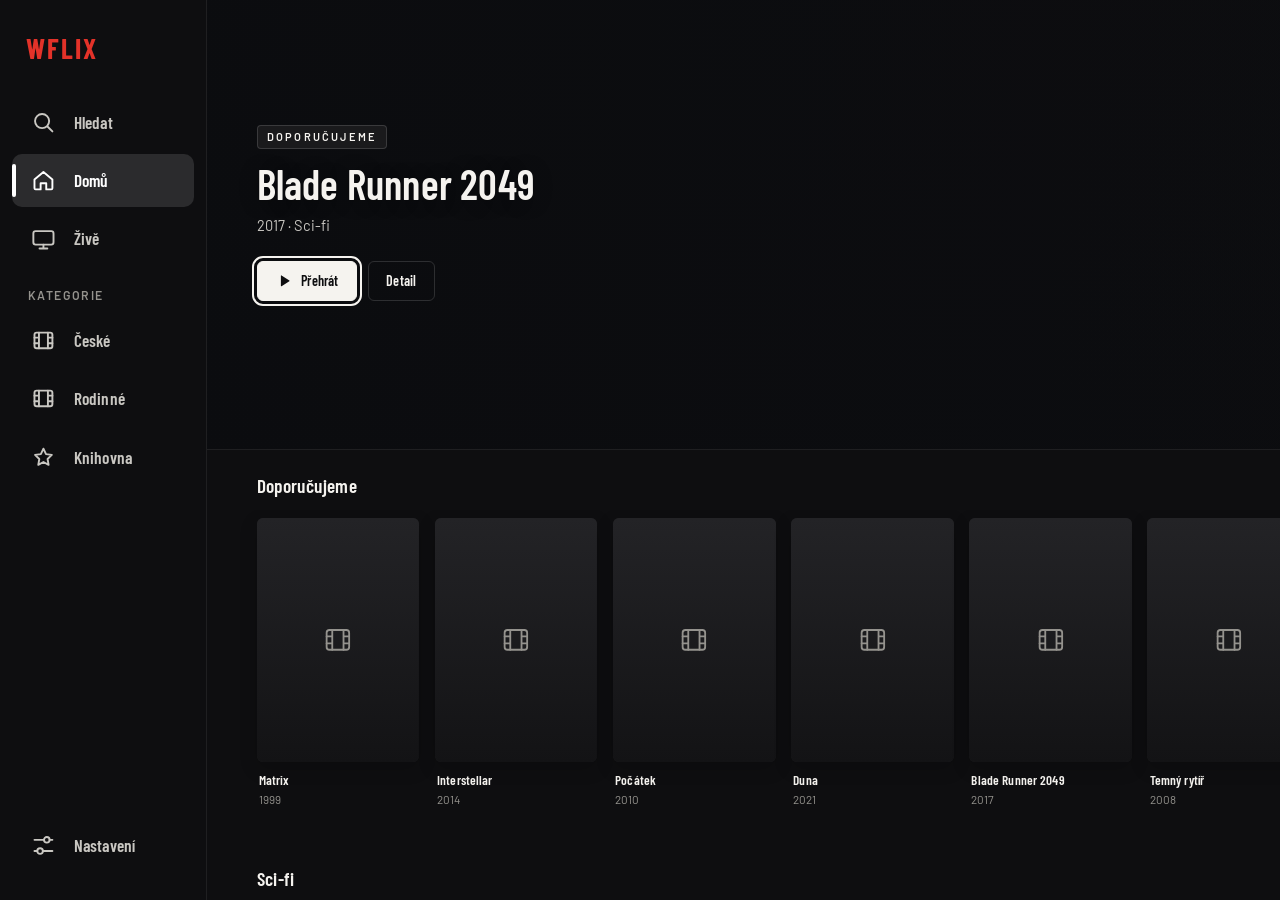
==== commit d2dc8571: "Bring the TV and Android clients onto the same design system Same warm ink palette, single accent, B" ====
--- a/ipk/app/index.html
+++ b/ipk/app/index.html
@@ -4,7 +4,7 @@
 <meta charset="utf-8">
 <title>Wflix</title>
 <meta name="viewport" content="width=device-width, initial-scale=1, viewport-fit=cover">
-<meta name="theme-color" content="#0b0c0f">
+<meta name="theme-color" content="#0e0e10">
 <meta name="color-scheme" content="dark">
 <link rel="stylesheet" href="styles.css">
 <link rel="stylesheet" href="intro.css">
--- a/ipk/app/styles.css
+++ b/ipk/app/styles.css
@@ -1,3 +1,17 @@
+/* Písmo je součástí balíčku (offline) - stejné soubory jako web, jen latin + latin-ext. */
+@font-face{font-family: 'Barlow';font-style: normal;font-weight: 400;font-display: swap;src: url('fonts/barlow-400-latin-ext.woff2') format('woff2');unicode-range: U+0100-02BA, U+02BD-02C5, U+02C7-02CC, U+02CE-02D7, U+02DD-02FF, U+0304, U+0308, U+0329, U+1D00-1DBF, U+1E00-1E9F, U+1EF2-1EFF, U+2020, U+20A0-20AB, U+20AD-20C4, U+2113, U+2C60-2C7F, U+A720-A7FF;}
+@font-face{font-family: 'Barlow';font-style: normal;font-weight: 400;font-display: swap;src: url('fonts/barlow-400-latin.woff2') format('woff2');unicode-range: U+0000-00FF, U+0131, U+0152-0153, U+02BB-02BC, U+02C6, U+02DA, U+02DC, U+0304, U+0308, U+0329, U+2000-206F, U+20AC, U+2122, U+2191, U+2193, U+2212, U+2215, U+FEFF, U+FFFD;}
+@font-face{font-family: 'Barlow';font-style: normal;font-weight: 500;font-display: swap;src: url('fonts/barlow-500-latin-ext.woff2') format('woff2');unicode-range: U+0100-02BA, U+02BD-02C5, U+02C7-02CC, U+02CE-02D7, U+02DD-02FF, U+0304, U+0308, U+0329, U+1D00-1DBF, U+1E00-1E9F, U+1EF2-1EFF, U+2020, U+20A0-20AB, U+20AD-20C4, U+2113, U+2C60-2C7F, U+A720-A7FF;}
+@font-face{font-family: 'Barlow';font-style: normal;font-weight: 500;font-display: swap;src: url('fonts/barlow-500-latin.woff2') format('woff2');unicode-range: U+0000-00FF, U+0131, U+0152-0153, U+02BB-02BC, U+02C6, U+02DA, U+02DC, U+0304, U+0308, U+0329, U+2000-206F, U+20AC, U+2122, U+2191, U+2193, U+2212, U+2215, U+FEFF, U+FFFD;}
+@font-face{font-family: 'Barlow';font-style: normal;font-weight: 600;font-display: swap;src: url('fonts/barlow-600-latin-ext.woff2') format('woff2');unicode-range: U+0100-02BA, U+02BD-02C5, U+02C7-02CC, U+02CE-02D7, U+02DD-02FF, U+0304, U+0308, U+0329, U+1D00-1DBF, U+1E00-1E9F, U+1EF2-1EFF, U+2020, U+20A0-20AB, U+20AD-20C4, U+2113, U+2C60-2C7F, U+A720-A7FF;}
+@font-face{font-family: 'Barlow';font-style: normal;font-weight: 600;font-display: swap;src: url('fonts/barlow-600-latin.woff2') format('woff2');unicode-range: U+0000-00FF, U+0131, U+0152-0153, U+02BB-02BC, U+02C6, U+02DA, U+02DC, U+0304, U+0308, U+0329, U+2000-206F, U+20AC, U+2122, U+2191, U+2193, U+2212, U+2215, U+FEFF, U+FFFD;}
+@font-face{font-family: 'Barlow Condensed';font-style: normal;font-weight: 500;font-display: swap;src: url('fonts/barlow-condensed-500-latin-ext.woff2') format('woff2');unicode-range: U+0100-02BA, U+02BD-02C5, U+02C7-02CC, U+02CE-02D7, U+02DD-02FF, U+0304, U+0308, U+0329, U+1D00-1DBF, U+1E00-1E9F, U+1EF2-1EFF, U+2020, U+20A0-20AB, U+20AD-20C4, U+2113, U+2C60-2C7F, U+A720-A7FF;}
+@font-face{font-family: 'Barlow Condensed';font-style: normal;font-weight: 500;font-display: swap;src: url('fonts/barlow-condensed-500-latin.woff2') format('woff2');unicode-range: U+0000-00FF, U+0131, U+0152-0153, U+02BB-02BC, U+02C6, U+02DA, U+02DC, U+0304, U+0308, U+0329, U+2000-206F, U+20AC, U+2122, U+2191, U+2193, U+2212, U+2215, U+FEFF, U+FFFD;}
+@font-face{font-family: 'Barlow Condensed';font-style: normal;font-weight: 600;font-display: swap;src: url('fonts/barlow-condensed-600-latin-ext.woff2') format('woff2');unicode-range: U+0100-02BA, U+02BD-02C5, U+02C7-02CC, U+02CE-02D7, U+02DD-02FF, U+0304, U+0308, U+0329, U+1D00-1DBF, U+1E00-1E9F, U+1EF2-1EFF, U+2020, U+20A0-20AB, U+20AD-20C4, U+2113, U+2C60-2C7F, U+A720-A7FF;}
+@font-face{font-family: 'Barlow Condensed';font-style: normal;font-weight: 600;font-display: swap;src: url('fonts/barlow-condensed-600-latin.woff2') format('woff2');unicode-range: U+0000-00FF, U+0131, U+0152-0153, U+02BB-02BC, U+02C6, U+02DA, U+02DC, U+0304, U+0308, U+0329, U+2000-206F, U+20AC, U+2122, U+2191, U+2193, U+2212, U+2215, U+FEFF, U+FFFD;}
+@font-face{font-family: 'Barlow Condensed';font-style: normal;font-weight: 700;font-display: swap;src: url('fonts/barlow-condensed-700-latin-ext.woff2') format('woff2');unicode-range: U+0100-02BA, U+02BD-02C5, U+02C7-02CC, U+02CE-02D7, U+02DD-02FF, U+0304, U+0308, U+0329, U+1D00-1DBF, U+1E00-1E9F, U+1EF2-1EFF, U+2020, U+20A0-20AB, U+20AD-20C4, U+2113, U+2C60-2C7F, U+A720-A7FF;}
+@font-face{font-family: 'Barlow Condensed';font-style: normal;font-weight: 700;font-display: swap;src: url('fonts/barlow-condensed-700-latin.woff2') format('woff2');unicode-range: U+0000-00FF, U+0131, U+0152-0153, U+02BB-02BC, U+02C6, U+02DA, U+02DC, U+0304, U+0308, U+0329, U+2000-206F, U+20AC, U+2122, U+2191, U+2193, U+2212, U+2215, U+FEFF, U+FFFD;}
+
 /* ==========================================================================
    Wflix klient – Android TV / webOS / mobil
    Jeden neutrální tmavý povrch, jeden akcent (červená) a bílý fokus.
@@ -5,19 +19,25 @@
    ========================================================================== */
 
 :root{
-  --bg:#0b0c0f;
-  --surface:#14161b;
-  --surface-2:#1b1e25;
-  --surface-3:#242832;
+  /* Stejné hodnoty jako webový klient (styles.css) - klienti mají vypadat jako
+     jeden produkt. Teplá near-black škála, jeden akcent, tři rádiusy. */
+  --bg:#0e0e10;
+  --surface:#131315;
+  --surface-2:#1a1a1c;
+  --surface-3:#232326;
   --line:rgba(255,255,255,.07);
   --line-strong:rgba(255,255,255,.14);
-  --text:#f1f2f4;
-  --text-2:#c4c8d0;
-  --muted:#979ca8;
-  --accent:#e5484d;
-  --ok:#5fcf8a;
-  --err:#ff8b8f;
+  --text:#f5f3ef;
+  --text-2:#c9c7c2;
+  --muted:#94928d;
+  --accent:#e33229;
+  --ok:#4fbf7a;
+  --err:#ef6a5f;
   --radius:6px;
+  --radius-sm:4px;
+  --radius-lg:10px;
+  --font-display:'Barlow Condensed','LG Smart UI',system-ui,sans-serif;
+  --font-body:'Barlow',system-ui,-apple-system,'Segoe UI','LG Smart UI',Roboto,'Helvetica Neue',Arial,sans-serif;
   --gutter:3.2rem;
   --rail:11rem;
   color-scheme:dark;
@@ -29,15 +49,16 @@
 #app{height:100%}
 body{
   margin:0;background:var(--bg);color:var(--text);
-  font-family:system-ui,-apple-system,"Segoe UI","LG Smart UI",Roboto,"Helvetica Neue",Arial,sans-serif;
-  line-height:1.4;-webkit-font-smoothing:antialiased;overflow:hidden;
+  font-family:var(--font-body);
+  line-height:1.45;-webkit-font-smoothing:antialiased;overflow:hidden;
   overscroll-behavior:none;-webkit-tap-highlight-color:transparent;
 }
 button{font:inherit;color:inherit;background:none;border:0;padding:0;cursor:pointer;-webkit-user-select:none;user-select:none}
 input{font:inherit}
 code{background:var(--surface-2);border-radius:4px;padding:.05em .35em;font-size:.92em}
 img{display:block}
-h1,h2{font-weight:600}
+h1,h2{font-weight:600;font-family:var(--font-display);letter-spacing:.01em}
+.lbl,.btn,.chip,.navbtn,.row-title,.page-title,.hero h1,.detail-info h1,.series-info h1,.p-next-head,.rail-logo,.brand-name,.p-title,.card .t{font-family:var(--font-display);letter-spacing:.01em}
 [hidden]{display:none !important}
 .sprite{position:absolute;width:0;height:0;overflow:hidden}
 .muted{color:var(--muted)}
@@ -50,7 +71,7 @@
 
 /* ---------- fokus (dálkové ovládání / klávesnice) ---------- */
 .f{outline:none;position:relative}
-.f:focus{outline:2px solid #fff;outline-offset:3px;z-index:5}
+.f:focus{outline:2px solid var(--text);outline-offset:3px;z-index:5}
 body.touch .f:focus:not(.search-input):not(.p-bar){outline:none}
 
 /* ---------- tlačítka ---------- */
@@ -62,8 +83,8 @@
   transition:background .12s ease,border-color .12s ease;
 }
 .btn:hover{background:var(--surface-3)}
-.btn.primary{background:#fff;color:#0b0c0f;border-color:#fff}
-.btn.primary:hover{background:#e6e7ea}
+.btn.primary{background:var(--text);color:#0e0e10;border-color:var(--text)}
+.btn.primary:hover{background:#fff}
 .btn.ghost{background:transparent}
 .btn.ghost:hover{background:var(--surface-2)}
 .btn.on{border-color:var(--text-2)}
@@ -99,7 +120,10 @@
   width:var(--rail);flex:0 0 var(--rail);display:flex;flex-direction:column;gap:.25rem;
   padding:1.5rem .6rem;background:var(--bg);border-right:1px solid var(--line);z-index:20;
 }
-.rail-logo{margin:0 .9rem 1.8rem;font-size:1.15rem;font-weight:700;letter-spacing:-.02em}
+.rail-logo{
+  margin:0 .9rem 1.8rem;font-size:1.15rem;font-weight:700;
+  letter-spacing:.07em;text-transform:uppercase;color:var(--accent);
+}
 .rail-spacer{flex:1}
 .navbtn{
   display:flex;align-items:center;gap:.8rem;min-height:2.75rem;padding:0 .8rem;border-radius:var(--radius);
@@ -123,13 +147,18 @@
 .hero-scrim{display:block;position:absolute;inset:0;background:linear-gradient(90deg,rgba(11,12,15,.94) 0%,rgba(11,12,15,.72) 46%,rgba(11,12,15,.35) 100%),linear-gradient(180deg,rgba(11,12,15,.15) 0%,rgba(11,12,15,.55) 100%)}
 .hero-poster{
   position:absolute;right:var(--gutter);top:50%;transform:translateY(-50%);
-  width:14rem;aspect-ratio:2/3;border-radius:8px;overflow:hidden;background:var(--surface);
+  width:14rem;aspect-ratio:2/3;border-radius:var(--radius);overflow:hidden;background:var(--surface);
   box-shadow:0 18px 40px rgba(0,0,0,.45);z-index:1;
 }
 .hero-poster img{width:100%;height:100%;object-fit:cover}
 .hero-inner{position:relative;max-width:40rem;padding-top:8vh;z-index:1}
-.hero-kicker{display:inline-flex;align-items:center;font-size:.72rem;font-weight:700;letter-spacing:.12em;text-transform:uppercase;color:#fff;background:rgba(229,72,77,.22);border:1px solid rgba(229,72,77,.45);padding:.2rem .55rem;border-radius:999px;margin-bottom:.9rem}
-.hero h1{font-size:2.6rem;line-height:1.08;margin:0 0 .7rem;letter-spacing:-.025em;text-shadow:0 2px 18px rgba(0,0,0,.35)}
+.hero-kicker{
+  display:inline-flex;align-items:center;font-size:.72rem;font-weight:700;
+  letter-spacing:.2em;text-transform:uppercase;color:var(--text);
+  background:var(--surface-2);border:1px solid var(--line-strong);
+  padding:.2rem .6rem;border-radius:var(--radius-sm);margin-bottom:.9rem;
+}
+.hero h1{font-size:2.7rem;line-height:1;margin:0 0 .7rem;font-weight:600;letter-spacing:.005em;text-shadow:0 2px 18px rgba(0,0,0,.35)}
 .hero-meta{font-size:.95rem;color:var(--text-2);margin-bottom:1.6rem}
 .hero-actions{display:flex;gap:.7rem;flex-wrap:wrap}
 
@@ -139,7 +168,7 @@
 .rows{padding:0 var(--gutter)}
 .row{margin:0 0 1.6rem}
 .row-head{display:flex;align-items:baseline;gap:.8rem;margin-bottom:.7rem}
-.row-title{font-size:1.12rem;margin:0;letter-spacing:-.01em;font-weight:700}
+.row-title{font-size:1.25rem;margin:0;letter-spacing:.02em;font-weight:600}
 .row-sub{display:none}
 .row-scroll{
   display:flex;gap:1rem;overflow-x:auto;overflow-y:hidden;
@@ -152,7 +181,7 @@
 .card.f:focus{outline:none}
 .card .art{
   display:block;position:relative;width:100%;padding-top:150%;aspect-ratio:2/3;overflow:hidden;
-  border-radius:8px;background:var(--surface-2);box-shadow:0 6px 18px rgba(0,0,0,.18);
+  border-radius:var(--radius);background:var(--surface-2);box-shadow:0 6px 18px rgba(0,0,0,.18);
   transition:transform .18s ease,box-shadow .18s ease;
 }
 .card .art img{position:absolute;top:0;right:0;bottom:0;left:0;width:100%;height:100%;object-fit:cover;transition:transform .25s ease}
@@ -182,13 +211,13 @@
    Hledání
    ========================================================================== */
 .page-head{padding:2.4rem var(--gutter) 1.1rem;display:flex;align-items:center;gap:1.4rem;flex-wrap:wrap}
-.page-title{font-size:1.55rem;margin:0;letter-spacing:-.015em}
+.page-title{font-size:1.7rem;margin:0;letter-spacing:.01em;font-weight:600}
 .searchbar{
   position:relative;display:flex;align-items:center;gap:.6rem;flex:1 1 26rem;max-width:44rem;
 }
 .s-ico{position:absolute;left:.95rem;z-index:6;display:flex;align-items:center;justify-content:center;color:var(--muted);pointer-events:none}
 .search-input{
-  flex:1;min-width:0;min-height:2.9rem;padding:0 1rem 0 2.7rem;border-radius:10px;
+  flex:1;min-width:0;min-height:2.9rem;padding:0 1rem 0 2.7rem;border-radius:var(--radius);
   background:var(--surface);border:1px solid var(--line-strong);color:var(--text);font-size:1rem;
   -webkit-appearance:none;appearance:none;
 }
@@ -210,11 +239,11 @@
   font-size:.84rem;font-weight:600;color:var(--text-2);background:rgba(255,255,255,.02);
 }
 .chip:hover{color:var(--text);border-color:var(--text-2);background:rgba(255,255,255,.04)}
-.chip.active{background:#fff;border-color:#fff;color:#0b0c0f}
+.chip.active{background:var(--text);border-color:var(--text);color:#0e0e10}
 .chip-sep{align-self:center;width:1px;height:1.4rem;margin:0 .35rem;background:var(--line-strong)}
 .channels{display:grid;grid-template-columns:repeat(auto-fill,minmax(11rem,1fr));gap:.8rem;padding:.4rem var(--gutter) 3rem}
 .ch{
-  display:flex;flex-direction:column;gap:.6rem;padding:.7rem;border-radius:10px;
+  display:flex;flex-direction:column;gap:.6rem;padding:.7rem;border-radius:var(--radius);
   background:rgba(255,255,255,.02);border:1px solid var(--line);text-align:left;min-height:7.6rem;
   transition:border-color .15s ease,background .15s ease,transform .15s ease;
 }
@@ -257,9 +286,9 @@
 }
 .detail-bg::after{content:"";position:absolute;top:0;right:0;bottom:0;left:0;background:linear-gradient(0deg,var(--bg) 8%,rgba(11,12,15,.5) 70%,rgba(11,12,15,.7))}
 .detail-body{position:relative;display:flex;gap:2rem;align-items:flex-end;padding:2.4rem var(--gutter) 3rem;max-width:78rem;width:100%}
-.detail-poster{width:12rem;aspect-ratio:2/3;object-fit:cover;border-radius:4px;flex:0 0 auto;background:var(--surface)}
+.detail-poster{width:12rem;aspect-ratio:2/3;object-fit:cover;border-radius:var(--radius);flex:0 0 auto;background:var(--surface)}
 .detail-info{flex:1;min-width:0}
-.detail-info h1{font-size:2.2rem;margin:0 0 .5rem;line-height:1.1;letter-spacing:-.02em}
+.detail-info h1{font-size:2.4rem;margin:0 0 .5rem;line-height:1.05;letter-spacing:.005em;font-weight:600}
 .meta{font-size:.95rem;color:var(--text-2);margin-bottom:1.4rem}
 .meta:empty{display:none}
 .detail-note{font-size:.92rem;line-height:1.55;max-width:40rem;margin:0 0 1.4rem}
@@ -280,9 +309,9 @@
   width:min(80rem,100%);max-height:100%;padding:2.2rem var(--gutter) 2rem;
 }
 .series-head{display:flex;gap:1.6rem;align-items:flex-end;flex:0 0 auto;margin-bottom:1.2rem}
-.series-poster{width:8.4rem;aspect-ratio:2/3;object-fit:cover;border-radius:4px;background:var(--surface);flex:0 0 auto}
+.series-poster{width:8.4rem;aspect-ratio:2/3;object-fit:cover;border-radius:var(--radius);background:var(--surface);flex:0 0 auto}
 .series-info{flex:1;min-width:0}
-.series-info h1{font-size:2rem;margin:0 0 .4rem;line-height:1.1;letter-spacing:-.02em}
+.series-info h1{font-size:2.2rem;margin:0 0 .4rem;line-height:1.05;letter-spacing:.005em;font-weight:600}
 .series-info .meta{margin-bottom:1rem}
 .series-body{overflow-y:auto;min-height:0;padding:.2rem .4rem 1rem 0;scrollbar-width:thin}
 .season{margin-bottom:1.2rem}
@@ -353,14 +382,14 @@
 .p-bar.f:focus .p-knob{box-shadow:0 0 0 4px rgba(255,255,255,.35)}
 .p-state{
   position:absolute;left:50%;top:50%;transform:translate(-50%,-50%);max-width:32rem;text-align:center;
-  background:rgba(0,0,0,.78);border:1px solid var(--line-strong);padding:1rem 1.4rem;border-radius:10px;font-size:.92rem;line-height:1.5;
+  background:rgba(0,0,0,.78);border:1px solid var(--line-strong);padding:1rem 1.4rem;border-radius:var(--radius-lg);font-size:.92rem;line-height:1.5;
 }
 
 /* ==========================================================================
    Obrazovková klávesnice
    ========================================================================== */
 .kbd{background:rgba(5,6,8,.86)}
-.kbd-panel{width:min(58rem,92vw);background:var(--surface);border:1px solid var(--line-strong);border-radius:10px;padding:1.5rem}
+.kbd-panel{width:min(58rem,92vw);background:var(--surface);border:1px solid var(--line-strong);border-radius:var(--radius-lg);padding:1.5rem}
 .kbd-title{font-size:.85rem;color:var(--muted);margin-bottom:.5rem}
 .kbd-value{
   min-height:2.9rem;display:flex;align-items:center;padding:.4rem .9rem;border-radius:var(--radius);
@@ -385,7 +414,7 @@
 .toast{
   position:fixed;left:50%;bottom:calc(2.4rem + env(safe-area-inset-bottom));transform:translateX(-50%);z-index:90;
   pointer-events:none;
-  background:rgba(36,40,50,.96);border:1px solid var(--line-strong);border-radius:10px;
+  background:var(--surface-2);border:1px solid var(--line-strong);border-radius:var(--radius-lg);
   padding:.75rem 1.15rem;font-size:.88rem;max-width:min(34rem,86vw);text-align:center;
   box-shadow:0 10px 30px rgba(0,0,0,.35);
 }
@@ -459,7 +488,10 @@
 body:not(.touch){--rail:13.5rem}
 body:not(.touch) .rail{padding:1.8rem .8rem;gap:.3rem;overflow-y:auto;scrollbar-width:none}
 body:not(.touch) .rail::-webkit-scrollbar{width:0;height:0}
-body:not(.touch) .rail-logo{margin:0 .9rem 1.5rem;font-size:1.8rem;font-weight:800;letter-spacing:-.03em;color:#fff}
+body:not(.touch) .rail-logo{
+  margin:0 .9rem 1.5rem;font-size:1.8rem;font-weight:700;
+  letter-spacing:.07em;text-transform:uppercase;color:var(--accent);
+}
 body:not(.touch) .navbtn{gap:1rem;min-height:3.5rem;padding:0 1rem;border-radius:10px;font-size:1.12rem;color:var(--text-2)}
 body:not(.touch) .navbtn .ico{width:2rem}
 body:not(.touch) .navbtn .i{width:1.75rem;height:1.75rem}
@@ -498,7 +530,7 @@
 
 /* Health/status overlay */
 .overlay.health{background:rgba(0,0,0,.72);align-items:center;justify-content:center;padding:1rem;z-index:80}
-.health-box{width:min(52rem,100%);max-height:85vh;overflow:auto;background:var(--surface,#17181c);color:var(--text,#f3f3f3);border:1px solid rgba(255,255,255,.08);border-radius:12px;padding:1rem 1.1rem;box-shadow:0 18px 50px rgba(0,0,0,.45)}
+.health-box{width:min(52rem,100%);max-height:85vh;overflow:auto;background:var(--surface);color:var(--text);border:1px solid var(--line);border-radius:var(--radius-lg);padding:1rem 1.1rem;box-shadow:0 18px 50px rgba(0,0,0,.45)}
 .health-box h2{margin:0 0 .75rem;font-size:1.15rem}
 .health-content{font-size:.92rem;line-height:1.4}
 .health-content pre{margin:0;white-space:pre-wrap;word-break:break-word;font:12px/1.45 ui-monospace,SFMono-Regular,Menlo,Consolas,monospace}
@@ -552,14 +584,15 @@
   position:absolute;top:.35rem;right:.35rem;z-index:4;
   width:1.8rem;height:1.8rem;display:flex;align-items:center;justify-content:center;
   border-radius:50%;background:rgba(0,0,0,.66);border:1px solid rgba(255,255,255,.45);
-  color:#fff;font-size:1.05rem;line-height:1;font-weight:600;
-}
+  color:var(--text);
+}
+.card .fav-del .i{width:1em;height:1em;pointer-events:none}
 
 
 /* ---------- Wflix intro (načítací obrazovka jako ve web app) ---------- */
 body.intro-lock { overflow: hidden; }
 .intro {
-  position: fixed; inset: 0; z-index: 9999;
+  position: fixed; top: 0; right: 0; bottom: 0; left: 0; width: 100%; height: 100%; z-index: 9999;
   display: flex; align-items: center; justify-content: center;
   overflow: hidden; background: #000; color: #fff;
   opacity: 1; visibility: visible;
@@ -568,3 +601,11 @@
 .intro[hidden] { display: none; }
 .intro.is-leaving { opacity: 0; visibility: hidden; pointer-events: none; }
 
+
+
+/* --- webOS/TV výkonové úpravy (bez odstranění funkcí) --- */
+.webos .hero-art{filter:blur(10px) saturate(1.05) brightness(.55);opacity:.22}
+.webos .hero-poster{box-shadow:0 8px 20px rgba(0,0,0,.35)}
+.webos .series-bg,.webos .player-bg{filter:blur(16px) brightness(.5) saturate(.7) !important;opacity:.18 !important}
+.webos .card,.webos .row-card,.webos .tile{transition:none}
+.webos .toast{backdrop-filter:none}
--- a/ipk/app/intro.css
+++ b/ipk/app/intro.css
@@ -99,10 +99,10 @@
   display: block;
   content: "";
   position: absolute;
-  background-color: #e40913;
+  background-color: var(--accent);
   width: 100%;
   height: 70%;
-  box-shadow: 0px 0px 16px 10px #e40913;
+  box-shadow: 0px 0px 16px 10px var(--accent);
 }
 .intro .nf [class*=helper-] .effect-brush [class*=fur-] {
   display: block;
@@ -113,157 +113,157 @@
 .intro .nf [class*=helper-] .effect-brush .fur-1 {
   left: 0%;
   width: 3.8%;
-  background: linear-gradient(to bottom, #e40913 0%, #e40913 15%, rgba(0, 0, 0, 0) 81%, rgba(0, 0, 0, 0) 100%);
+  background: linear-gradient(to bottom, var(--accent) 0%, var(--accent) 15%, rgba(0, 0, 0, 0) 81%, rgba(0, 0, 0, 0) 100%);
 }
 .intro .nf [class*=helper-] .effect-brush .fur-2 {
   left: 3.8%;
   width: 2.8%;
-  background: linear-gradient(to bottom, #e40913 0%, #e40913 10%, rgba(0, 0, 0, 0) 62%, rgba(0, 0, 0, 0) 100%);
+  background: linear-gradient(to bottom, var(--accent) 0%, var(--accent) 10%, rgba(0, 0, 0, 0) 62%, rgba(0, 0, 0, 0) 100%);
 }
 .intro .nf [class*=helper-] .effect-brush .fur-3 {
   left: 6.6%;
   width: 4.8%;
-  background: linear-gradient(to bottom, #e40913 0%, #e40913 37%, rgba(0, 0, 0, 0) 100%);
+  background: linear-gradient(to bottom, var(--accent) 0%, var(--accent) 37%, rgba(0, 0, 0, 0) 100%);
 }
 .intro .nf [class*=helper-] .effect-brush .fur-4 {
   left: 11.4%;
   width: 4%;
-  background: linear-gradient(to bottom, #e40913 0%, #e40913 23%, rgba(0, 0, 0, 0) 100%);
+  background: linear-gradient(to bottom, var(--accent) 0%, var(--accent) 23%, rgba(0, 0, 0, 0) 100%);
 }
 .intro .nf [class*=helper-] .effect-brush .fur-5 {
   left: 15.4%;
   width: 4%;
-  background: linear-gradient(to bottom, #e40913 0%, #e40913 15%, rgba(0, 0, 0, 0) 86%, rgba(0, 0, 0, 0) 100%);
+  background: linear-gradient(to bottom, var(--accent) 0%, var(--accent) 15%, rgba(0, 0, 0, 0) 86%, rgba(0, 0, 0, 0) 100%);
 }
 .intro .nf [class*=helper-] .effect-brush .fur-6 {
   left: 19.4%;
   width: 2.5%;
-  background: linear-gradient(to bottom, #e40913 0%, #e40913 27%, rgba(0, 0, 0, 0) 89%, rgba(0, 0, 0, 0) 100%);
+  background: linear-gradient(to bottom, var(--accent) 0%, var(--accent) 27%, rgba(0, 0, 0, 0) 89%, rgba(0, 0, 0, 0) 100%);
 }
 .intro .nf [class*=helper-] .effect-brush .fur-7 {
   left: 21.9%;
   width: 4%;
-  background: linear-gradient(to bottom, #e40913 0%, #e40913 20%, rgba(0, 0, 0, 0) 100%);
+  background: linear-gradient(to bottom, var(--accent) 0%, var(--accent) 20%, rgba(0, 0, 0, 0) 100%);
 }
 .intro .nf [class*=helper-] .effect-brush .fur-8 {
   left: 25.9%;
   width: 2%;
-  background: linear-gradient(to bottom, #e40913 0%, #e40913 30%, rgba(0, 0, 0, 0) 100%);
+  background: linear-gradient(to bottom, var(--accent) 0%, var(--accent) 30%, rgba(0, 0, 0, 0) 100%);
 }
 .intro .nf [class*=helper-] .effect-brush .fur-9 {
   left: 27.9%;
   width: 4%;
-  background: linear-gradient(to bottom, #e40913 0%, #e40913 35%, rgba(0, 0, 0, 0) 95%, rgba(0, 0, 0, 0) 100%);
+  background: linear-gradient(to bottom, var(--accent) 0%, var(--accent) 35%, rgba(0, 0, 0, 0) 95%, rgba(0, 0, 0, 0) 100%);
 }
 .intro .nf [class*=helper-] .effect-brush .fur-10 {
   left: 31.9%;
   width: 3.5%;
-  background: linear-gradient(to bottom, #e40913 0%, #e40913 39%, rgba(0, 0, 0, 0) 95%, rgba(0, 0, 0, 0) 100%);
+  background: linear-gradient(to bottom, var(--accent) 0%, var(--accent) 39%, rgba(0, 0, 0, 0) 95%, rgba(0, 0, 0, 0) 100%);
 }
 .intro .nf [class*=helper-] .effect-brush .fur-11 {
   left: 35.4%;
   width: 2%;
-  background: linear-gradient(to bottom, #e40913 0%, #e40913 34%, rgba(0, 0, 0, 0) 95%, rgba(0, 0, 0, 0) 100%);
+  background: linear-gradient(to bottom, var(--accent) 0%, var(--accent) 34%, rgba(0, 0, 0, 0) 95%, rgba(0, 0, 0, 0) 100%);
 }
 .intro .nf [class*=helper-] .effect-brush .fur-12 {
   left: 37.4%;
   width: 2.6%;
-  background: linear-gradient(to bottom, #e40913 0%, #e40913 22%, rgba(0, 0, 0, 0) 95%, rgba(0, 0, 0, 0) 100%);
+  background: linear-gradient(to bottom, var(--accent) 0%, var(--accent) 22%, rgba(0, 0, 0, 0) 95%, rgba(0, 0, 0, 0) 100%);
 }
 .intro .nf [class*=helper-] .effect-brush .fur-13 {
   left: 40%;
   width: 6%;
-  background: linear-gradient(to bottom, #e40913 0%, #e40913 47%, rgba(0, 0, 0, 0) 100%);
+  background: linear-gradient(to bottom, var(--accent) 0%, var(--accent) 47%, rgba(0, 0, 0, 0) 100%);
 }
 .intro .nf [class*=helper-] .effect-brush .fur-14 {
   left: 46%;
   width: 2%;
-  background: linear-gradient(to bottom, #e40913 0%, #e40913 36%, rgba(0, 0, 0, 0) 100%);
+  background: linear-gradient(to bottom, var(--accent) 0%, var(--accent) 36%, rgba(0, 0, 0, 0) 100%);
 }
 .intro .nf [class*=helper-] .effect-brush .fur-15 {
   left: 48%;
   width: 5.5%;
-  background: linear-gradient(to bottom, #e40913 0%, #e40913 29%, rgba(0, 0, 0, 0) 100%);
+  background: linear-gradient(to bottom, var(--accent) 0%, var(--accent) 29%, rgba(0, 0, 0, 0) 100%);
 }
 .intro .nf [class*=helper-] .effect-brush .fur-16 {
   left: 53.5%;
   width: 3%;
-  background: linear-gradient(to bottom, #e40913 0%, #e40913 39%, rgba(0, 0, 0, 0) 95%, rgba(0, 0, 0, 0) 100%);
+  background: linear-gradient(to bottom, var(--accent) 0%, var(--accent) 39%, rgba(0, 0, 0, 0) 95%, rgba(0, 0, 0, 0) 100%);
 }
 .intro .nf [class*=helper-] .effect-brush .fur-17 {
   left: 56.5%;
   width: 4.1%;
-  background: linear-gradient(to bottom, #e40913 0%, #e40913 45%, rgba(0, 0, 0, 0) 100%);
+  background: linear-gradient(to bottom, var(--accent) 0%, var(--accent) 45%, rgba(0, 0, 0, 0) 100%);
 }
 .intro .nf [class*=helper-] .effect-brush .fur-18 {
   left: 60.6%;
   width: 2.4%;
-  background: linear-gradient(to bottom, #e40913 0%, #e40913 34%, rgba(0, 0, 0, 0) 100%);
+  background: linear-gradient(to bottom, var(--accent) 0%, var(--accent) 34%, rgba(0, 0, 0, 0) 100%);
 }
 .intro .nf [class*=helper-] .effect-brush .fur-19 {
   left: 63%;
   width: 4%;
-  background: linear-gradient(to bottom, #e40913 0%, #e40913 47%, rgba(0, 0, 0, 0) 100%);
+  background: linear-gradient(to bottom, var(--accent) 0%, var(--accent) 47%, rgba(0, 0, 0, 0) 100%);
 }
 .intro .nf [class*=helper-] .effect-brush .fur-20 {
   left: 67%;
   width: 1.5%;
-  background: linear-gradient(to bottom, #e40913 0%, #e40913 27%, rgba(0, 0, 0, 0) 95%, rgba(0, 0, 0, 0) 100%);
+  background: linear-gradient(to bottom, var(--accent) 0%, var(--accent) 27%, rgba(0, 0, 0, 0) 95%, rgba(0, 0, 0, 0) 100%);
 }
 .intro .nf [class*=helper-] .effect-brush .fur-21 {
   left: 68.5%;
   width: 2.8%;
-  background: linear-gradient(to bottom, #e40913 0%, #e40913 37%, rgba(0, 0, 0, 0) 100%);
+  background: linear-gradient(to bottom, var(--accent) 0%, var(--accent) 37%, rgba(0, 0, 0, 0) 100%);
 }
 .intro .nf [class*=helper-] .effect-brush .fur-22 {
   left: 71.3%;
   width: 2.3%;
-  background: linear-gradient(to bottom, #e40913 0%, #e40913 9%, rgba(0, 0, 0, 0) 100%);
+  background: linear-gradient(to bottom, var(--accent) 0%, var(--accent) 9%, rgba(0, 0, 0, 0) 100%);
 }
 .intro .nf [class*=helper-] .effect-brush .fur-23 {
   left: 73.6%;
   width: 2.2%;
-  background: linear-gradient(to bottom, #e40913 0%, #e40913 28%, rgba(0, 0, 0, 0) 92%, rgba(0, 0, 0, 0) 100%);
+  background: linear-gradient(to bottom, var(--accent) 0%, var(--accent) 28%, rgba(0, 0, 0, 0) 92%, rgba(0, 0, 0, 0) 100%);
 }
 .intro .nf [class*=helper-] .effect-brush .fur-24 {
   left: 75.8%;
   width: 1%;
-  background: linear-gradient(to bottom, #e40913 0%, #e40913 37%, rgba(0, 0, 0, 0) 100%);
+  background: linear-gradient(to bottom, var(--accent) 0%, var(--accent) 37%, rgba(0, 0, 0, 0) 100%);
 }
 .intro .nf [class*=helper-] .effect-brush .fur-25 {
   left: 76.8%;
   width: 2.1%;
-  background: linear-gradient(to bottom, #e40913 0%, #e40913 28%, rgba(0, 0, 0, 0) 100%);
+  background: linear-gradient(to bottom, var(--accent) 0%, var(--accent) 28%, rgba(0, 0, 0, 0) 100%);
 }
 .intro .nf [class*=helper-] .effect-brush .fur-26 {
   left: 78.9%;
   width: 4.1%;
-  background: linear-gradient(to bottom, #e40913 0%, #e40913 34%, rgba(0, 0, 0, 0) 100%);
+  background: linear-gradient(to bottom, var(--accent) 0%, var(--accent) 34%, rgba(0, 0, 0, 0) 100%);
 }
 .intro .nf [class*=helper-] .effect-brush .fur-27 {
   left: 83%;
   width: 2.5%;
-  background: linear-gradient(to bottom, #e40913 0%, #e40913 21%, rgba(0, 0, 0, 0) 100%);
+  background: linear-gradient(to bottom, var(--accent) 0%, var(--accent) 21%, rgba(0, 0, 0, 0) 100%);
 }
 .intro .nf [class*=helper-] .effect-brush .fur-28 {
   left: 85.5%;
   width: 4.5%;
-  background: linear-gradient(to bottom, #e40913 0%, #e40913 39%, rgba(0, 0, 0, 0) 100%);
+  background: linear-gradient(to bottom, var(--accent) 0%, var(--accent) 39%, rgba(0, 0, 0, 0) 100%);
 }
 .intro .nf [class*=helper-] .effect-brush .fur-29 {
   left: 90%;
   width: 2.8%;
-  background: linear-gradient(to bottom, #e40913 0%, #e40913 30%, rgba(0, 0, 0, 0) 100%);
+  background: linear-gradient(to bottom, var(--accent) 0%, var(--accent) 30%, rgba(0, 0, 0, 0) 100%);
 }
 .intro .nf [class*=helper-] .effect-brush .fur-30 {
   left: 92.8%;
   width: 3.5%;
-  background: linear-gradient(to bottom, #e40913 0%, #e40913 19%, rgba(0, 0, 0, 0) 100%);
+  background: linear-gradient(to bottom, var(--accent) 0%, var(--accent) 19%, rgba(0, 0, 0, 0) 100%);
 }
 .intro .nf [class*=helper-] .effect-brush .fur-31 {
   left: 96.3%;
   width: 3.7%;
-  background: linear-gradient(to bottom, #e40913 0%, #e40913 37%, rgba(0, 0, 0, 0) 100%);
+  background: linear-gradient(to bottom, var(--accent) 0%, var(--accent) 37%, rgba(0, 0, 0, 0) 100%);
 }
 .intro .nf [class*=helper-] .effect-lumieres {
   position: absolute;
@@ -782,9 +782,9 @@
 .intro .nf[data-letter=W]::after {
   content: "";
   position: absolute;
-  inset: 0;
+  top: 0; right: 0; bottom: 0; left: 0;
   z-index: -1;
-  background: #e40913;
+  background: var(--accent);
   clip-path: polygon(42.2% 3.2%, 57.8% 3.2%, 52% 7.5%, 48% 7.5%);
   opacity: 0;
   animation: showing-lumieres 0.2s ease-out 1.75s forwards;
@@ -799,3 +799,28 @@
   .intro .nf::before { display: none; }
   .intro .effect-lumieres { opacity: 1; }
 }
+
+
+/* --- Lite intro (webOS/TV): optimalizovaná, ale stále animovaná varianta --- */
+.intro.intro-lite { animation: none !important; background: #000 !important; }
+.intro.intro-lite .nf {
+  width: min(300px, 62vw); height: min(300px, 62vw);
+  animation: intro-lite-fade 0.35s ease-out forwards !important;
+  transform: none !important; translate: none !important;
+  will-change: opacity;
+}
+.intro.intro-lite .nf::before { display: none !important; }
+/* Jiskry jsou náročné - na TV je vynecháme, tahy W zůstávají animované */
+.intro.intro-lite .effect-lumieres,
+.intro.intro-lite .effect-lumieres * { display: none !important; animation: none !important; }
+/* Zjednodušení kresby tahů bez odstranění animace kreslení */
+.intro.intro-lite [class*=helper-] .effect-brush [class*=fur-] { display: none !important; }
+.intro.intro-lite [class*=helper-] .effect-brush::before { box-shadow: none !important; }
+/* Výplň vrcholu W se zobrazí po dokreslení tahů */
+.intro.intro-lite .nf[data-letter=W]::after {
+  animation: showing-lumieres 0.2s ease-out 1.9s forwards !important;
+}
+@keyframes intro-lite-fade {
+  0% { opacity: 0; }
+  100% { opacity: 1; }
+}
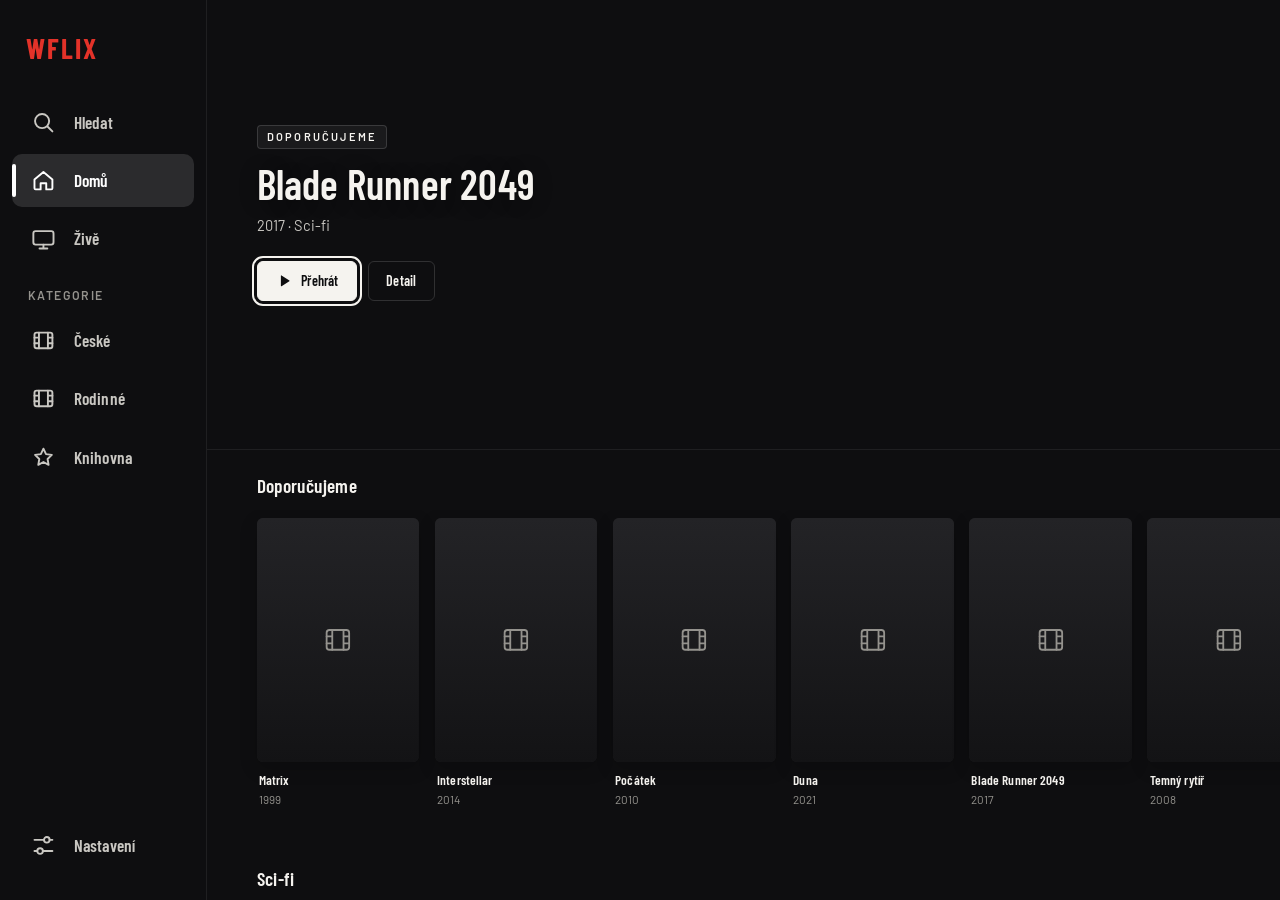
==== commit e389d787: "feat(apk,ipk): Živě jako časová osa s programem z EPG Klienti pro Android TV a webOS měli mřížku dla" ====
--- a/ipk/app/index.html
+++ b/ipk/app/index.html
@@ -256,7 +256,11 @@
           <h1 class="page-title">Živé vysílání</h1>
           <div id="liveChips" class="chips"></div>
         </div>
-        <div id="liveGrid" class="channels"></div>
+        <div class="live-bar">
+          <button class="f chip" id="liveNowBtn" type="button">Teď</button>
+          <span class="live-hint">Klikni na pořad nebo kanál a přehraje se živě.</span>
+        </div>
+        <div id="liveGrid" class="live-guide" hidden></div>
         <div id="liveState" class="state"></div>
       </section>
 
--- a/ipk/app/styles.css
+++ b/ipk/app/styles.css
@@ -144,7 +144,7 @@
    ========================================================================== */
 .hero{position:relative;min-height:50vh;padding:3.4rem var(--gutter) 2.4rem;margin-bottom:1.4rem;border-bottom:1px solid var(--line);overflow:hidden;isolation:isolate}
 .hero-art{position:absolute;inset:0;background-size:cover;background-position:center 25%;opacity:.28;filter:blur(26px) saturate(1.1) brightness(.55);transform:scale(1.08)}
-.hero-scrim{display:block;position:absolute;inset:0;background:linear-gradient(90deg,rgba(11,12,15,.94) 0%,rgba(11,12,15,.72) 46%,rgba(11,12,15,.35) 100%),linear-gradient(180deg,rgba(11,12,15,.15) 0%,rgba(11,12,15,.55) 100%)}
+.hero-scrim{display:block;position:absolute;inset:0;background:linear-gradient(90deg,rgba(14,14,16,.94) 0%,rgba(14,14,16,.72) 46%,rgba(14,14,16,.35) 100%),linear-gradient(180deg,rgba(14,14,16,.15) 0%,rgba(14,14,16,.55) 100%)}
 .hero-poster{
   position:absolute;right:var(--gutter);top:50%;transform:translateY(-50%);
   width:14rem;aspect-ratio:2/3;border-radius:var(--radius);overflow:hidden;background:var(--surface);
@@ -199,9 +199,9 @@
 .card .y{display:block;margin-top:.18rem;font-size:.76rem;color:var(--muted)}
 .card .badge{
   position:absolute;top:.45rem;left:.45rem;padding:.12rem .45rem;border-radius:3px;
-  background:rgba(11,12,15,.82);font-size:.68rem;font-weight:700;letter-spacing:.02em;
-}
-.card .badge.done{background:#fff;color:#0b0c0f}
+  background:rgba(14,14,16,.82);font-size:.68rem;font-weight:700;letter-spacing:.02em;
+}
+.card .badge.done{background:#fff;color:#0e0e10}
 .card .progress{position:absolute;left:0;right:0;bottom:0;height:.2rem;background:rgba(255,255,255,.28)}
 .card .progress i{display:block;height:100%;background:var(--accent)}
 .card.wide{width:15rem}
@@ -241,6 +241,45 @@
 .chip:hover{color:var(--text);border-color:var(--text-2);background:rgba(255,255,255,.04)}
 .chip.active{background:var(--text);border-color:var(--text);color:#0e0e10}
 .chip-sep{align-self:center;width:1px;height:1.4rem;margin:0 .35rem;background:var(--line-strong)}
+/* ---------- Časová osa programu (Živě) ---------- */
+/* Kanály jako řádky, pořady jako bloky na ose 00:00-24:00. Kanál bez programu
+   dostane prázdný blok s hláškou, takže se v seznamu neztratí. */
+.live-bar{display:flex;align-items:center;gap:.6rem;flex-wrap:wrap;padding:.2rem var(--gutter) .7rem}
+.live-hint{font-size:.72rem;color:var(--muted)}
+.live-guide[hidden]{display:none}
+.live-guide{--lg-cw:14rem;--lg-rh:4.4rem;padding:0 var(--gutter) 2.4rem}
+.lg-scroll{overflow:auto;max-height:calc(100vh - 16rem);min-height:14rem;border:1px solid var(--line);border-radius:var(--radius);background:var(--surface);scrollbar-width:thin}
+.lg-canvas{position:relative}
+.lg-head{position:sticky;top:0;z-index:6;display:flex;height:2.1rem;background:var(--surface);border-bottom:1px solid var(--line)}
+.lg-corner{position:sticky;left:0;z-index:8;width:var(--lg-cw);flex:none;display:flex;align-items:center;padding:0 .7rem;background:var(--surface);border-right:1px solid var(--line);font-size:.68rem;font-weight:700;letter-spacing:.04em;text-transform:uppercase;color:var(--muted)}
+.lg-ticks{position:relative;flex:none}
+.lg-tick{position:absolute;top:0;bottom:0;padding:.55rem 0 0 .35rem;font-size:.68rem;color:var(--muted);border-left:1px solid var(--line)}
+.lg-tick.hour{color:var(--text-2);border-left-color:var(--line-strong)}
+.lg-rows{position:relative}
+.lg-row{display:flex;height:var(--lg-rh);border-bottom:1px solid var(--line)}
+.lg-row:hover .lg-ch{background:var(--surface-2)}
+.lg-ch{position:sticky;left:0;z-index:4;width:var(--lg-cw);flex:none;display:flex;align-items:center;background:var(--surface);border-right:1px solid var(--line)}
+.lg-ch-btn{display:flex;align-items:center;gap:.55rem;width:100%;min-width:0;padding:0 .7rem;text-align:left}
+.lg-logo{position:relative;flex:none;width:2.6rem;height:2.1rem;border-radius:3px;padding:.15rem;background:#e9ebef;display:flex;align-items:center;justify-content:center;overflow:hidden}
+.lg-logo img{position:relative;z-index:1;max-width:100%;max-height:100%;object-fit:contain}
+.lg-init{position:absolute;inset:0;display:flex;align-items:center;justify-content:center;font-size:.72rem;font-weight:800;color:#5b6270}
+.lg-name{display:-webkit-box;-webkit-line-clamp:2;-webkit-box-orient:vertical;overflow:hidden;font-size:.8rem;font-weight:600;line-height:1.25}
+.lg-track{position:relative;flex:none}
+.lg-pg{position:absolute;top:.2rem;bottom:.2rem;display:flex;flex-direction:column;justify-content:center;gap:.1rem;padding:0 .5rem;border-radius:var(--radius-sm);overflow:hidden;text-align:left;background:var(--surface-2);border:1px solid var(--line-strong);color:var(--text)}
+.lg-pg b{font-size:.76rem;font-weight:600;white-space:nowrap;overflow:hidden;text-overflow:ellipsis}
+.lg-pg small{font-size:.66rem;color:var(--muted);white-space:nowrap}
+.lg-pg.past{opacity:.45}
+.lg-pg.run{background:rgba(227,50,41,.16);border-color:var(--accent)}
+.lg-pg.empty{background:rgba(255,255,255,.02);border-style:dashed}
+.lg-pg.empty b{color:var(--muted);font-weight:500}
+.lg-prog{position:absolute;left:0;bottom:0;height:2px;background:var(--accent)}
+.lg-now{position:absolute;top:2.1rem;bottom:0;width:2px;background:var(--accent);z-index:5;pointer-events:none}
+@media (max-width:900px){
+  .live-guide{--lg-cw:8.5rem;--lg-rh:3.6rem}
+  .lg-name{font-size:.72rem}
+  .lg-pg b{font-size:.68rem}
+  .lg-pg small{display:none}
+}
 .channels{display:grid;grid-template-columns:repeat(auto-fill,minmax(11rem,1fr));gap:.8rem;padding:.4rem var(--gutter) 3rem}
 .ch{
   display:flex;flex-direction:column;gap:.6rem;padding:.7rem;border-radius:var(--radius);
@@ -284,7 +323,7 @@
   position:absolute;top:0;right:0;bottom:0;left:0;background-size:cover;background-position:center 25%;
   opacity:.35;filter:blur(40px) brightness(.5) saturate(.7);transform:scale(1.2);
 }
-.detail-bg::after{content:"";position:absolute;top:0;right:0;bottom:0;left:0;background:linear-gradient(0deg,var(--bg) 8%,rgba(11,12,15,.5) 70%,rgba(11,12,15,.7))}
+.detail-bg::after{content:"";position:absolute;top:0;right:0;bottom:0;left:0;background:linear-gradient(0deg,var(--bg) 8%,rgba(14,14,16,.5) 70%,rgba(14,14,16,.7))}
 .detail-body{position:relative;display:flex;gap:2rem;align-items:flex-end;padding:2.4rem var(--gutter) 3rem;max-width:78rem;width:100%}
 .detail-poster{width:12rem;aspect-ratio:2/3;object-fit:cover;border-radius:var(--radius);flex:0 0 auto;background:var(--surface)}
 .detail-info{flex:1;min-width:0}
@@ -303,7 +342,7 @@
   position:absolute;top:0;right:0;bottom:0;left:0;background-size:cover;background-position:center 25%;
   opacity:.28;filter:blur(40px) brightness(.5) saturate(.7);transform:scale(1.2);
 }
-.series-bg::after{content:"";position:absolute;top:0;right:0;bottom:0;left:0;background:linear-gradient(0deg,var(--bg) 10%,rgba(11,12,15,.6) 75%)}
+.series-bg::after{content:"";position:absolute;top:0;right:0;bottom:0;left:0;background:linear-gradient(0deg,var(--bg) 10%,rgba(14,14,16,.6) 75%)}
 .series-panel{
   position:relative;display:flex;flex-direction:column;min-height:0;
   width:min(80rem,100%);max-height:100%;padding:2.2rem var(--gutter) 2rem;
@@ -406,7 +445,7 @@
 }
 .key:hover{background:var(--surface-3)}
 .key.wide{min-width:6.5rem}
-.key.gold{background:#fff;color:#0b0c0f}
+.key.gold{background:#fff;color:#0e0e10}
 
 /* ==========================================================================
    Toast + načítání
@@ -447,7 +486,7 @@
 body.touch .main{padding-bottom:0;padding-top:env(safe-area-inset-top);scroll-behavior:auto}
 body.touch .hero{min-height:auto;padding:1.8rem var(--gutter) 1.5rem;margin-bottom:1rem;border-bottom-color:rgba(255,255,255,.05)}
 body.touch .hero-art{opacity:.42;filter:blur(18px) saturate(1.15) brightness(.5)}
-body.touch .hero-scrim{background:linear-gradient(180deg,rgba(11,12,15,.18) 0%,rgba(11,12,15,.62) 55%,rgba(11,12,15,.96) 100%)}
+body.touch .hero-scrim{background:linear-gradient(180deg,rgba(14,14,16,.18) 0%,rgba(14,14,16,.62) 55%,rgba(14,14,16,.96) 100%)}
 body.touch .hero-inner{padding-top:4.2rem;max-width:none}
 body.touch .hero h1{font-size:1.85rem}
 body.touch .hero-meta{margin-bottom:1.1rem}
@@ -517,7 +556,7 @@
 .skey{height:3.2rem;border-radius:8px;background:var(--surface-2);font-size:1.2rem;font-weight:700;text-transform:uppercase}
 .skey:hover{background:var(--surface-3)}
 .skey.wide{grid-column:span 2;font-size:.95rem;text-transform:none}
-.skey.full{grid-column:span 6;background:#fff;color:#0b0c0f;font-size:1.05rem;text-transform:none}
+.skey.full{grid-column:span 6;background:#fff;color:#0e0e10;font-size:1.05rem;text-transform:none}
 .search-main{flex:1;min-width:0}
 body:not(.touch) .search-main #searchGrid{grid-template-columns:repeat(auto-fill,minmax(12rem,1fr));padding:.2rem var(--gutter) 2rem 0}
 body:not(.touch) .search-main .state{padding-left:0}
@@ -567,7 +606,7 @@
 .p-next[hidden]{display:none !important}
 .p-next-head{font-size:1.9rem;font-weight:800;letter-spacing:-.02em;color:#fff;text-shadow:0 2px 10px rgba(0,0,0,.75);margin-bottom:.15rem}
 .p-next-media{position:relative;display:block;width:100%;aspect-ratio:16/9;border-radius:6px;overflow:hidden;background:rgba(255,255,255,.1);border:0;padding:0;cursor:pointer;outline:none}
-.p-next-media:focus-visible{box-shadow:0 0 0 3px #fff}
+.p-next-media:focus,.p-next-media:focus-visible{box-shadow:0 0 0 3px #fff}
 .p-next-img{position:absolute;top:0;right:0;bottom:0;left:0;width:100%;height:100%;object-fit:cover;display:block}
 .p-next-img[hidden]{display:none !important}
 .p-next-ph{position:absolute;top:0;right:0;bottom:0;left:0;display:flex;align-items:center;justify-content:center;color:rgba(255,255,255,.85)}
@@ -609,3 +648,64 @@
 .webos .series-bg,.webos .player-bg{filter:blur(16px) brightness(.5) saturate(.7) !important;opacity:.18 !important}
 .webos .card,.webos .row-card,.webos .tile{transition:none}
 .webos .toast{backdrop-filter:none}
+
+
+/* ==========================================================================
+   Kompatibilita se starším Chromiem (webOS TV 6.x = Chromium 79)
+   Flex gap přišel v 84, aspect-ratio v 88, inset v 87. Kde to jde, je
+   náhrada v @supports; flex gap se pozná až v JS (třída no-flex-gap),
+   protože @supports (gap) je pravdivé i pro mřížku.
+   ========================================================================== */
+@supports not (aspect-ratio: 1 / 1){
+  .hero-poster{height:21rem}
+  .detail-poster{height:18rem}
+  .series-poster{height:12.6rem}
+  .p-next-media{height:0;padding-top:56.25%}
+}
+@supports not (inset: 0){
+  .hero-art,.hero-scrim{top:0;right:0;bottom:0;left:0}
+}
+
+html.no-flex-gap .btn > * + *{margin-left:.55rem}
+html.no-flex-gap .setup-row > * + *{margin-left:.7rem}
+html.no-flex-gap .rail > * + *{margin-top:.25rem}
+html.no-flex-gap body:not(.touch) .rail > * + *{margin-top:.3rem}
+html.no-flex-gap .navbtn .lbl{margin-left:.8rem}
+html.no-flex-gap body:not(.touch) .navbtn .lbl{margin-left:1rem}
+html.no-flex-gap body.touch .navbtn .lbl{margin-left:0;margin-top:.18rem}
+html.no-flex-gap .hero-actions > * + *{margin-left:.7rem}
+html.no-flex-gap .row-head > * + *{margin-left:.8rem}
+html.no-flex-gap .row-scroll > * + *{margin-left:1rem}
+html.no-flex-gap .page-head > * + *{margin-left:1.4rem}
+html.no-flex-gap body.touch .page-head > * + *{margin-left:.8rem}
+html.no-flex-gap .searchbar > * + *{margin-left:.6rem}
+html.no-flex-gap .chips > * + *{margin-left:.45rem}
+html.no-flex-gap .ch .logo + .name{margin-top:.6rem}
+html.no-flex-gap .ch .badges > * + *{margin-left:.3rem}
+html.no-flex-gap .set-row > * + *{margin-left:1rem}
+html.no-flex-gap .set-actions > * + *{margin-left:.5rem}
+html.no-flex-gap .detail-body > * + *{margin-left:2rem}
+html.no-flex-gap body.touch .detail-body > * + *{margin-left:1rem}
+html.no-flex-gap .detail-actions > * + *{margin-left:.6rem}
+html.no-flex-gap .series-head > * + *{margin-left:1.6rem}
+html.no-flex-gap body.touch .series-head > * + *{margin-left:1rem}
+html.no-flex-gap .season-head > * + *{margin-left:.7rem}
+html.no-flex-gap .ep-row > * + *{margin-left:.9rem}
+html.no-flex-gap .ep-srcs > * + *{margin-left:.4rem}
+html.no-flex-gap .p-top > * + *{margin-left:1rem}
+html.no-flex-gap .p-live-badge > * + *{margin-left:.45rem}
+html.no-flex-gap .p-btn > * + *{margin-left:.4rem}
+html.no-flex-gap .p-row > * + *{margin-left:.7rem}
+html.no-flex-gap .kbd-keys > * + *{margin-top:.4rem}
+html.no-flex-gap .kbd-row > * + *{margin-left:.4rem}
+html.no-flex-gap .loading > * + *{margin-left:.8rem}
+html.no-flex-gap body:not(.touch) .search-layout > * + *{margin-left:2.2rem}
+html.no-flex-gap .search-field > * + *{margin-left:.8rem}
+html.no-flex-gap .hint-list > * + *{margin-top:.2rem}
+html.no-flex-gap .hint > * + *{margin-left:.9rem}
+html.no-flex-gap .health-summary > * + *{margin-left:.6rem}
+html.no-flex-gap .health-actions > * + *{margin-left:.5rem}
+html.no-flex-gap .state .health-inline > * + *{margin-left:.5rem}
+html.no-flex-gap .p-next > * + *{margin-top:.55rem}
+html.no-flex-gap .p-next-bar > * + *{margin-left:1rem}
+html.no-flex-gap .p-next-actions > * + *{margin-left:.45rem}
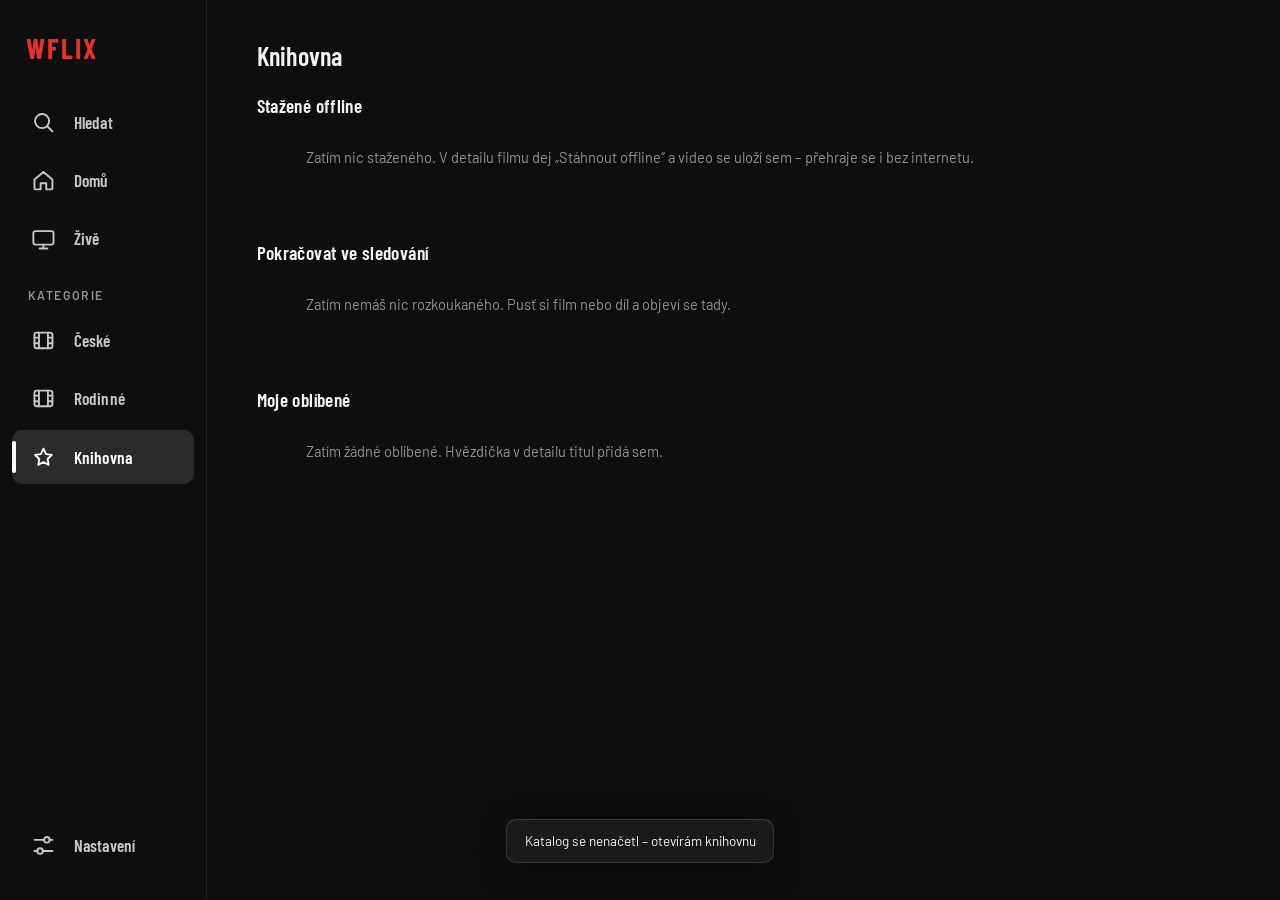
==== commit c52f64c5: "Filmy jde stáhnout offline do knihovny appky a start bez sítě jde rovnou tam V detailu filmu přibylo" ====
--- a/ipk/app/index.html
+++ b/ipk/app/index.html
@@ -284,7 +284,7 @@
         <div class="detail-actions">
           <button id="detailPlay" class="f btn primary" type="button"><svg class="i fill" aria-hidden="true"><use href="#i-play" xlink:href="#i-play"/></svg><span>Přehrát</span></button>
           <button id="detailFav" class="f btn ghost" type="button"><svg class="i" aria-hidden="true"><use href="#i-star" xlink:href="#i-star"/></svg><span>Do oblíbených</span></button>
-          <button id="detailDl" class="f btn ghost" type="button" hidden><svg class="i" aria-hidden="true"><use href="#i-download" xlink:href="#i-download"/></svg><span>Stáhnout</span></button>
+          <button id="detailDl" class="f btn ghost" type="button" hidden><svg class="i" aria-hidden="true"><use href="#i-download" xlink:href="#i-download"/></svg><span>Stáhnout offline</span></button>
           <button id="detailClose" class="f btn ghost" type="button">Zavřít</button>
         </div>
       </div>
@@ -374,6 +374,7 @@
   <div id="loading" class="loading" hidden role="status" aria-live="polite"><span class="spinner"></span><span id="loadingText">Načítám…</span></div>
 </div>
 <script src="hls.min.js"></script>
+<script src="offline.js"></script>
 <script src="app.js"></script>
 </body>
 </html>
--- a/ipk/app/styles.css
+++ b/ipk/app/styles.css
@@ -248,7 +248,8 @@
 .live-hint{font-size:.72rem;color:var(--muted)}
 .live-guide[hidden]{display:none}
 .live-guide{--lg-cw:14rem;--lg-rh:4.4rem;padding:0 var(--gutter) 2.4rem}
-.lg-scroll{overflow:auto;max-height:calc(100vh - 16rem);min-height:14rem;border:1px solid var(--line);border-radius:var(--radius);background:var(--surface);scrollbar-width:thin}
+.lg-scroll{overflow:auto;max-height:calc(100vh - 16rem);min-height:14rem;border:1px solid var(--line);border-radius:var(--radius);background:var(--surface);scrollbar-width:none;-ms-overflow-style:none;scroll-behavior:auto}
+.lg-scroll::-webkit-scrollbar{width:0;height:0;display:none}
 .lg-canvas{position:relative}
 .lg-head{position:sticky;top:0;z-index:6;display:flex;height:2.1rem;background:var(--surface);border-bottom:1px solid var(--line)}
 .lg-corner{position:sticky;left:0;z-index:8;width:var(--lg-cw);flex:none;display:flex;align-items:center;padding:0 .7rem;background:var(--surface);border-right:1px solid var(--line);font-size:.68rem;font-weight:700;letter-spacing:.04em;text-transform:uppercase;color:var(--muted)}
@@ -257,12 +258,15 @@
 .lg-tick.hour{color:var(--text-2);border-left-color:var(--line-strong)}
 .lg-rows{position:relative}
 .lg-row{display:flex;height:var(--lg-rh);border-bottom:1px solid var(--line)}
+.lg-group{position:sticky;left:0;z-index:6;padding:.3rem .8rem;font-size:.78rem;font-weight:700;letter-spacing:.04em;text-transform:uppercase;color:var(--muted);background:var(--surface-2);border-bottom:1px solid var(--line)}
 .lg-row:hover .lg-ch{background:var(--surface-2)}
 .lg-ch{position:sticky;left:0;z-index:4;width:var(--lg-cw);flex:none;display:flex;align-items:center;background:var(--surface);border-right:1px solid var(--line)}
 .lg-ch-btn{display:flex;align-items:center;gap:.55rem;width:100%;min-width:0;padding:0 .7rem;text-align:left}
 .lg-logo{position:relative;flex:none;width:2.6rem;height:2.1rem;border-radius:3px;padding:.15rem;background:#e9ebef;display:flex;align-items:center;justify-content:center;overflow:hidden}
 .lg-logo img{position:relative;z-index:1;max-width:100%;max-height:100%;object-fit:contain}
 .lg-init{position:absolute;inset:0;display:flex;align-items:center;justify-content:center;font-size:.72rem;font-weight:800;color:#5b6270}
+/* Logo se načetlo: iniciály pod ním už nemají co dělat (průhledné PNG je nechalo prosvítat). */
+.lg-logo.has-logo .lg-init{visibility:hidden}
 .lg-name{display:-webkit-box;-webkit-line-clamp:2;-webkit-box-orient:vertical;overflow:hidden;font-size:.8rem;font-weight:600;line-height:1.25}
 .lg-track{position:relative;flex:none}
 .lg-pg{position:absolute;top:.2rem;bottom:.2rem;display:flex;flex-direction:column;justify-content:center;gap:.1rem;padding:0 .5rem;border-radius:var(--radius-sm);overflow:hidden;text-align:left;background:var(--surface-2);border:1px solid var(--line-strong);color:var(--text)}
@@ -271,9 +275,11 @@
 .lg-pg.past{opacity:.45}
 .lg-pg.run{background:rgba(227,50,41,.16);border-color:var(--accent)}
 .lg-pg.empty{background:rgba(255,255,255,.02);border-style:dashed}
+.lg-pg.empty{overflow:visible}
+.lg-pg.empty b,.lg-pg.empty small{position:sticky;left:calc(var(--lg-cw) + .5rem)}
 .lg-pg.empty b{color:var(--muted);font-weight:500}
 .lg-prog{position:absolute;left:0;bottom:0;height:2px;background:var(--accent)}
-.lg-now{position:absolute;top:2.1rem;bottom:0;width:2px;background:var(--accent);z-index:5;pointer-events:none}
+.lg-now{position:absolute;top:2.1rem;bottom:0;width:2px;background:var(--accent);z-index:2;pointer-events:none}
 @media (max-width:900px){
   .live-guide{--lg-cw:8.5rem;--lg-rh:3.6rem}
   .lg-name{font-size:.72rem}
